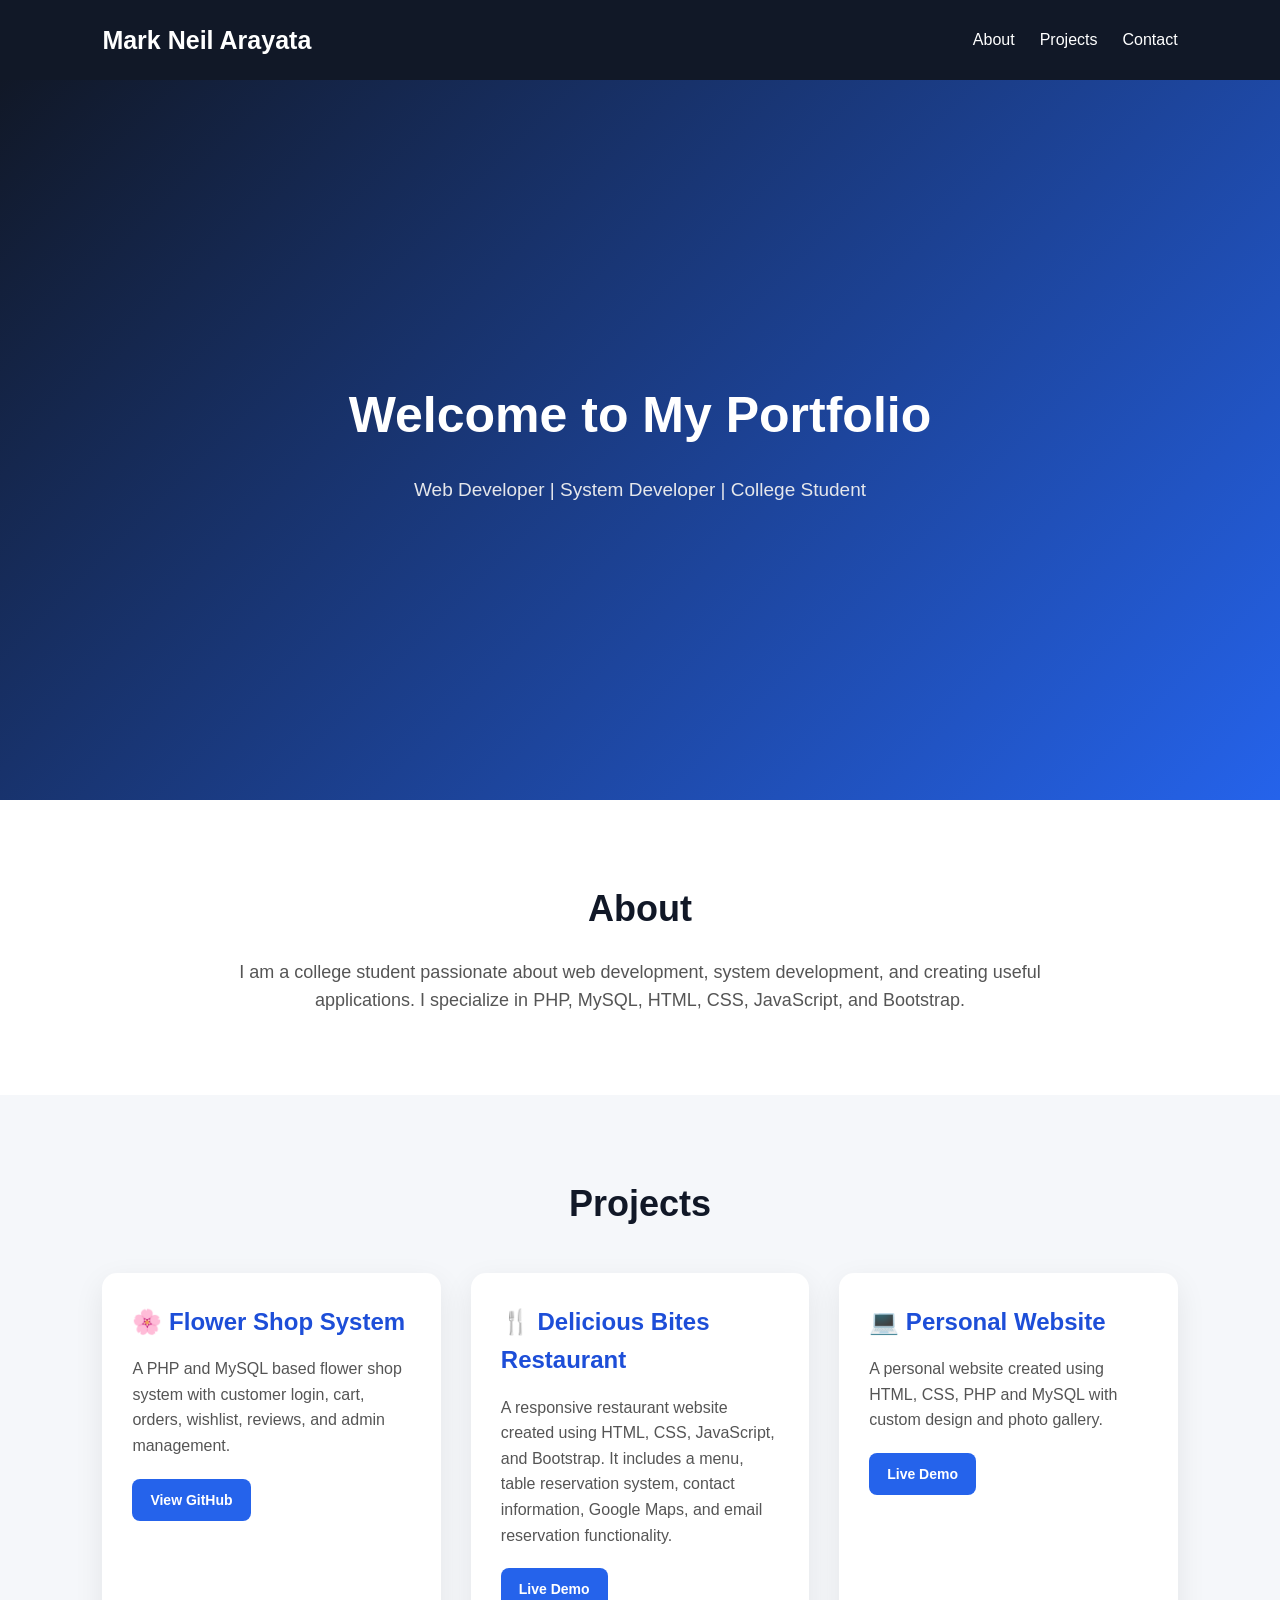
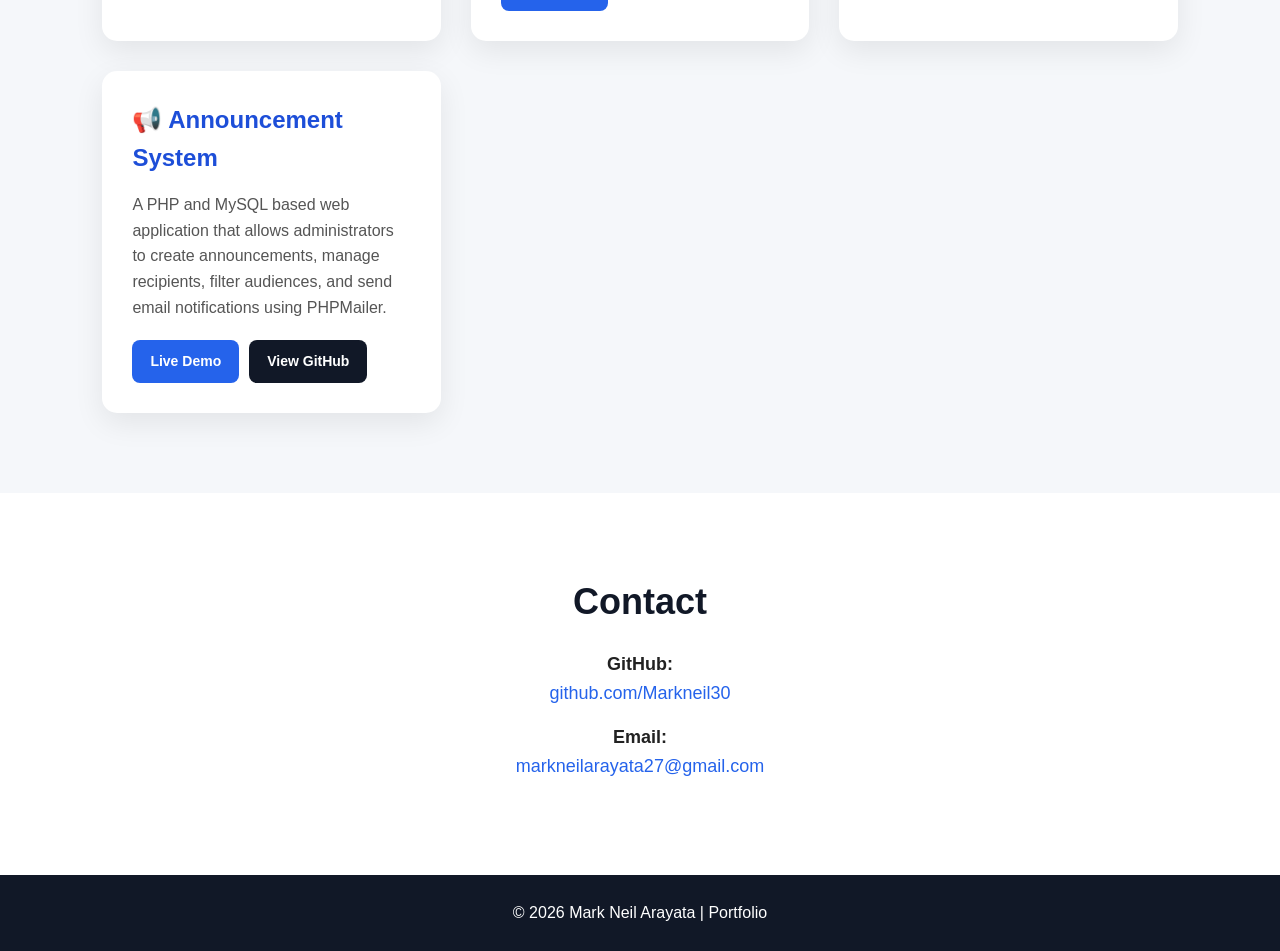
==== index.html @ 0387cf3f "Update index.html" ====
<!DOCTYPE html>
<html lang="en">

<head>

    <meta charset="UTF-8">

    <meta name="viewport"
          content="width=device-width, initial-scale=1.0">

    <title>Mark Neil Arayata | Portfolio</title>


    <style>

        * {
            margin: 0;
            padding: 0;
            box-sizing: border-box;
        }


        html {
            scroll-behavior: smooth;
        }


        body {

            font-family: Arial, sans-serif;

            background: #f5f7fa;

            color: #222;

            line-height: 1.6;

        }


        /* ================= HEADER ================= */

        header {

            background: #111827;

            color: white;

            padding: 20px 8%;

            display: flex;

            justify-content: space-between;

            align-items: center;

            position: sticky;

            top: 0;

            z-index: 1000;

        }


        header h1 {

            font-size: 25px;

        }


        nav {

            display: flex;

            gap: 25px;

        }


        nav a {

            color: white;

            text-decoration: none;

            font-weight: 500;

            transition: 0.3s;

        }


        nav a:hover {

            color: #60a5fa;

        }


        /* ================= SECTIONS ================= */

        section {

            padding: 80px 8%;

        }


        /* ================= HERO ================= */

        .hero {

            min-height: 80vh;

            display: flex;

            align-items: center;

            justify-content: center;

            text-align: center;

            background:
                linear-gradient(
                    135deg,
                    #111827,
                    #2563eb
                );

            color: white;

        }


        .hero-content {

            max-width: 800px;

        }


        .hero h2 {

            font-size: 50px;

            margin-bottom: 20px;

        }


        .hero p {

            font-size: 19px;

            color: #e5e7eb;

        }


        /* ================= ABOUT ================= */

        #about {

            background: white;

            text-align: center;

        }


        #about h2,
        #projects h2,
        #contact h2 {

            font-size: 36px;

            margin-bottom: 20px;

            color: #111827;

        }


        .about-text {

            max-width: 850px;

            margin: auto;

            font-size: 18px;

            color: #555;

        }


        /* ================= PROJECTS ================= */

        #projects {

            background: #f5f7fa;

        }


        .projects-container {

            max-width: 1200px;

            margin: 40px auto 0;

            display: grid;

            grid-template-columns:
                repeat(
                    auto-fit,
                    minmax(280px, 1fr)
                );

            gap: 30px;

        }


        .project-card {

            background: white;

            border-radius: 15px;

            padding: 30px;

            box-shadow:
                0 10px 30px
                rgba(0, 0, 0, 0.08);

            transition: 0.3s;

        }


        .project-card:hover {

            transform: translateY(-8px);

            box-shadow:
                0 15px 35px
                rgba(0, 0, 0, 0.15);

        }


        .project-card h3 {

            font-size: 24px;

            color: #1d4ed8;

            margin-bottom: 15px;

        }


        .project-card p {

            color: #555;

            margin-bottom: 20px;

        }


        /* ================= BUTTONS ================= */

        .project-buttons {

            display: flex;

            gap: 10px;

            flex-wrap: wrap;

        }


        .btn {

            display: inline-block;

            padding: 10px 18px;

            background: #2563eb;

            color: white;

            text-decoration: none;

            border-radius: 8px;

            font-size: 14px;

            font-weight: 600;

            transition: 0.3s;

        }


        .btn:hover {

            background: #1d4ed8;

            transform: translateY(-2px);

        }


        .btn.secondary {

            background: #111827;

        }


        .btn.secondary:hover {

            background: #374151;

        }


        /* ================= CONTACT ================= */

        #contact {

            background: white;

            text-align: center;

        }


        .contact-info {

            max-width: 600px;

            margin: auto;

            font-size: 18px;

        }


        .contact-info p {

            margin: 15px 0;

        }


        .contact-info a {

            color: #2563eb;

            text-decoration: none;

        }


        .contact-info a:hover {

            text-decoration: underline;

        }


        /* ================= FOOTER ================= */

        footer {

            background: #111827;

            color: white;

            text-align: center;

            padding: 25px 15px;

        }


        /* ================= MOBILE ================= */

        @media (max-width: 700px) {


            header {

                flex-direction: column;

                gap: 12px;

            }


            nav {

                gap: 15px;

            }


            nav a {

                font-size: 14px;

            }


            .hero h2 {

                font-size: 36px;

            }


            .hero p {

                font-size: 16px;

            }


            section {

                padding: 60px 20px;

            }


            #about h2,
            #projects h2,
            #contact h2 {

                font-size: 30px;

            }


            .project-card {

                padding: 25px;

            }

        }

    </style>

</head>


<body>


    <!-- ================= HEADER ================= -->

    <header>

        <h1>
            Mark Neil Arayata
        </h1>


        <nav>

            <a href="#about">
                About
            </a>


            <a href="#projects">
                Projects
            </a>


            <a href="#contact">
                Contact
            </a>

        </nav>

    </header>



    <!-- ================= HERO ================= -->

    <section class="hero">

        <div class="hero-content">

            <h2>
                Welcome to My Portfolio
            </h2>


            <p>
                Web Developer | System Developer | College Student
            </p>

        </div>

    </section>



    <!-- ================= ABOUT ================= -->

    <section id="about">

        <h2>
            About
        </h2>


        <p class="about-text">

            I am a college student passionate about web development,
            system development, and creating useful applications.
            I specialize in PHP, MySQL, HTML, CSS, JavaScript,
            and Bootstrap.

        </p>

    </section>



    <!-- ================= PROJECTS ================= -->

    <section id="projects">

        <h2 style="text-align: center;">

            Projects

        </h2>


        <div class="projects-container">



            <!-- ================= FLOWER SHOP ================= -->

            <div class="project-card">

                <h3>
                    🌸 Flower Shop System
                </h3>


                <p>

                    A PHP and MySQL based flower shop system
                    with customer login, cart, orders, wishlist,
                    reviews, and admin management.

                </p>


                <div class="project-buttons">

                    <a
                        href="https://github.com/Markneil30/FlowerShop"
                        target="_blank"
                        class="btn">

                        View GitHub

                    </a>

                </div>

            </div>



            <!-- ================= DELICIOUS BITES ================= -->

            <div class="project-card">

                <h3>
                    🍴 Delicious Bites Restaurant
                </h3>


                <p>

                    A responsive restaurant website created using
                    HTML, CSS, JavaScript, and Bootstrap.
                    It includes a menu, table reservation system,
                    contact information, Google Maps, and email
                    reservation functionality.

                </p>


                <div class="project-buttons">

                    <a
                        href="/MyPortfolio/delicious-bites/"
                        target="_blank"
                        class="btn">

                        Live Demo

                    </a>

                </div>

            </div>



            <!-- ================= PERSONAL WEBSITE ================= -->

            <div class="project-card">

                <h3>
                    💻 Personal Website
                </h3>


                <p>

                    A personal website created using HTML, CSS,
                    PHP and MySQL with custom design and
                    photo gallery.

                </p>


                <div class="project-buttons">

                    <a
                        href="#"
                        class="btn">

                        Live Demo

                    </a>

                </div>

            </div>



            <!-- ================= ANNOUNCEMENT SYSTEM ================= -->

            <div class="project-card">

                <h3>
                    📢 Announcement System
                </h3>


                <p>

                    A PHP and MySQL based web application that allows
                    administrators to create announcements, manage
                    recipients, filter audiences, and send email
                    notifications using PHPMailer.

                </p>


                <div class="project-buttons">

                    <a
                        href="#"
                        class="btn">

                        Live Demo

                    </a>


                    <a
                        href="#"
                        class="btn secondary">

                        View GitHub

                    </a>

                </div>

            </div>



        </div>

    </section>



    <!-- ================= CONTACT ================= -->

    <section id="contact">

        <h2>
            Contact
        </h2>


        <div class="contact-info">


            <p>

                <strong>
                    GitHub:
                </strong>

                <br>


                <a
                    href="https://github.com/Markneil30"
                    target="_blank">

                    github.com/Markneil30

                </a>

            </p>



            <p>

                <strong>
                    Email:
                </strong>

                <br>


                <a
                    href="mailto:markneilarayata27@gmail.com">

                    markneilarayata27@gmail.com

                </a>

            </p>


        </div>

    </section>



    <!-- ================= FOOTER ================= -->

    <footer>

        <p>

            © 2026 Mark Neil Arayata | Portfolio

        </p>

    </footer>


</body>

</html>
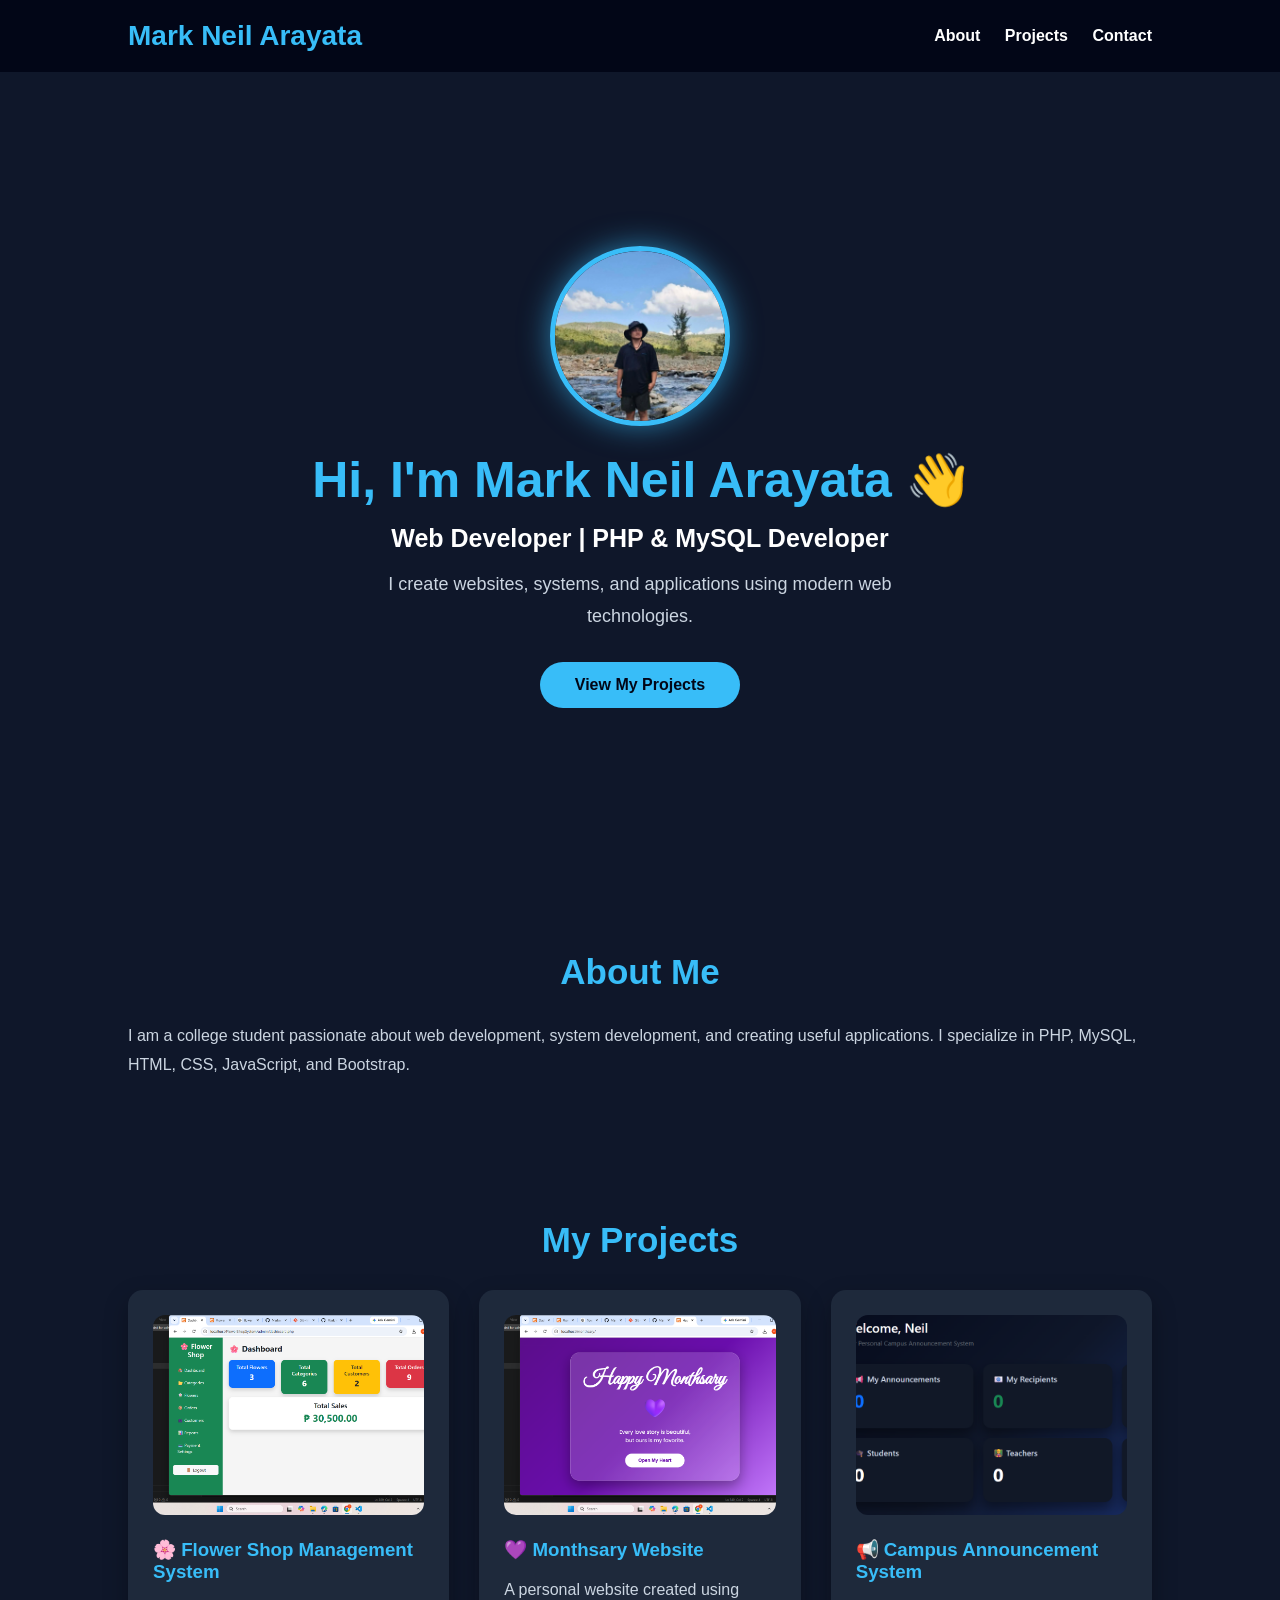
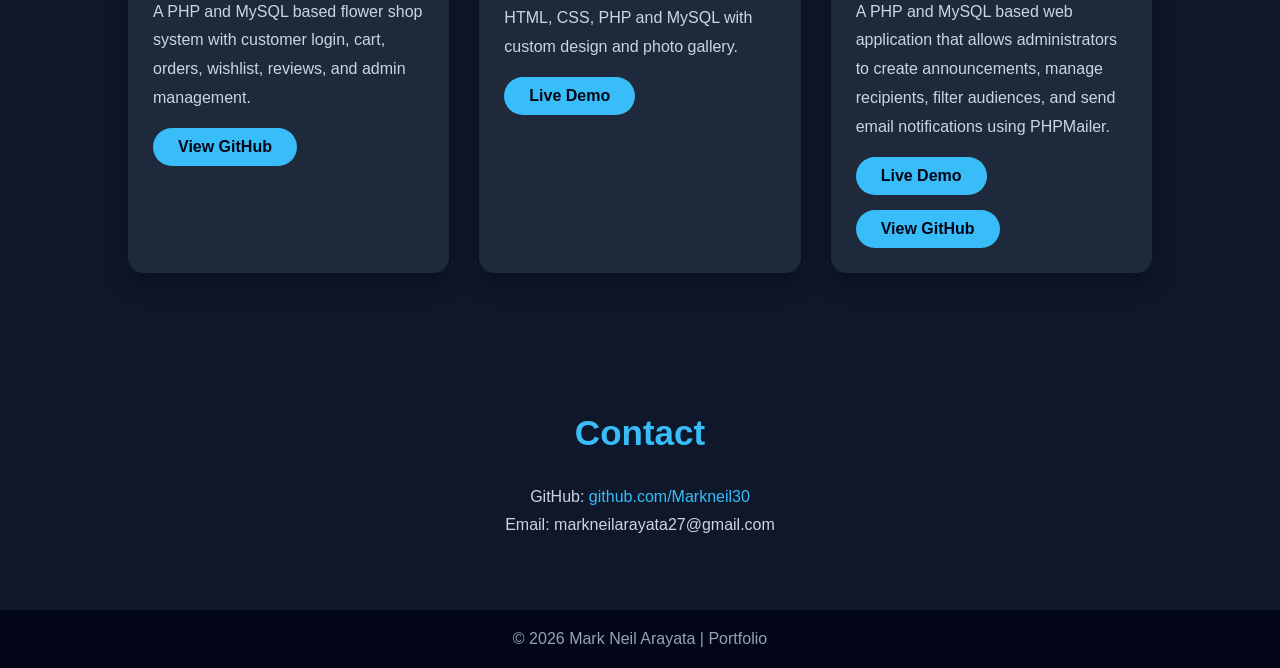
==== commit 67f82910: "Update index.html" ====
--- a/index.html
+++ b/index.html
@@ -3,461 +3,12 @@
 
 <head>
 
-    <meta charset="UTF-8">
-
-    <meta name="viewport"
-          content="width=device-width, initial-scale=1.0">
-
-    <title>Mark Neil Arayata | Portfolio</title>
-
-
-    <style>
-
-        * {
-            margin: 0;
-            padding: 0;
-            box-sizing: border-box;
-        }
-
-
-        html {
-            scroll-behavior: smooth;
-        }
-
-
-        body {
-
-            font-family: Arial, sans-serif;
-
-            background: #f5f7fa;
-
-            color: #222;
-
-            line-height: 1.6;
-
-        }
-
-
-        /* ================= HEADER ================= */
-
-        header {
-
-            background: #111827;
-
-            color: white;
-
-            padding: 20px 8%;
-
-            display: flex;
-
-            justify-content: space-between;
-
-            align-items: center;
-
-            position: sticky;
-
-            top: 0;
-
-            z-index: 1000;
-
-        }
-
-
-        header h1 {
-
-            font-size: 25px;
-
-        }
-
-
-        nav {
-
-            display: flex;
-
-            gap: 25px;
-
-        }
-
-
-        nav a {
-
-            color: white;
-
-            text-decoration: none;
-
-            font-weight: 500;
-
-            transition: 0.3s;
-
-        }
-
-
-        nav a:hover {
-
-            color: #60a5fa;
-
-        }
-
-
-        /* ================= SECTIONS ================= */
-
-        section {
-
-            padding: 80px 8%;
-
-        }
-
-
-        /* ================= HERO ================= */
-
-        .hero {
-
-            min-height: 80vh;
-
-            display: flex;
-
-            align-items: center;
-
-            justify-content: center;
-
-            text-align: center;
-
-            background:
-                linear-gradient(
-                    135deg,
-                    #111827,
-                    #2563eb
-                );
-
-            color: white;
-
-        }
-
-
-        .hero-content {
-
-            max-width: 800px;
-
-        }
-
-
-        .hero h2 {
-
-            font-size: 50px;
-
-            margin-bottom: 20px;
-
-        }
-
-
-        .hero p {
-
-            font-size: 19px;
-
-            color: #e5e7eb;
-
-        }
-
-
-        /* ================= ABOUT ================= */
-
-        #about {
-
-            background: white;
-
-            text-align: center;
-
-        }
-
-
-        #about h2,
-        #projects h2,
-        #contact h2 {
-
-            font-size: 36px;
-
-            margin-bottom: 20px;
-
-            color: #111827;
-
-        }
-
-
-        .about-text {
-
-            max-width: 850px;
-
-            margin: auto;
-
-            font-size: 18px;
-
-            color: #555;
-
-        }
-
-
-        /* ================= PROJECTS ================= */
-
-        #projects {
-
-            background: #f5f7fa;
-
-        }
-
-
-        .projects-container {
-
-            max-width: 1200px;
-
-            margin: 40px auto 0;
-
-            display: grid;
-
-            grid-template-columns:
-                repeat(
-                    auto-fit,
-                    minmax(280px, 1fr)
-                );
-
-            gap: 30px;
-
-        }
-
-
-        .project-card {
-
-            background: white;
-
-            border-radius: 15px;
-
-            padding: 30px;
-
-            box-shadow:
-                0 10px 30px
-                rgba(0, 0, 0, 0.08);
-
-            transition: 0.3s;
-
-        }
-
-
-        .project-card:hover {
-
-            transform: translateY(-8px);
-
-            box-shadow:
-                0 15px 35px
-                rgba(0, 0, 0, 0.15);
-
-        }
-
-
-        .project-card h3 {
-
-            font-size: 24px;
-
-            color: #1d4ed8;
-
-            margin-bottom: 15px;
-
-        }
-
-
-        .project-card p {
-
-            color: #555;
-
-            margin-bottom: 20px;
-
-        }
-
-
-        /* ================= BUTTONS ================= */
-
-        .project-buttons {
-
-            display: flex;
-
-            gap: 10px;
-
-            flex-wrap: wrap;
-
-        }
-
-
-        .btn {
-
-            display: inline-block;
-
-            padding: 10px 18px;
-
-            background: #2563eb;
-
-            color: white;
-
-            text-decoration: none;
-
-            border-radius: 8px;
-
-            font-size: 14px;
-
-            font-weight: 600;
-
-            transition: 0.3s;
-
-        }
-
-
-        .btn:hover {
-
-            background: #1d4ed8;
-
-            transform: translateY(-2px);
-
-        }
-
-
-        .btn.secondary {
-
-            background: #111827;
-
-        }
-
-
-        .btn.secondary:hover {
-
-            background: #374151;
-
-        }
-
-
-        /* ================= CONTACT ================= */
-
-        #contact {
-
-            background: white;
-
-            text-align: center;
-
-        }
-
-
-        .contact-info {
-
-            max-width: 600px;
-
-            margin: auto;
-
-            font-size: 18px;
-
-        }
-
-
-        .contact-info p {
-
-            margin: 15px 0;
-
-        }
-
-
-        .contact-info a {
-
-            color: #2563eb;
-
-            text-decoration: none;
-
-        }
-
-
-        .contact-info a:hover {
-
-            text-decoration: underline;
-
-        }
-
-
-        /* ================= FOOTER ================= */
-
-        footer {
-
-            background: #111827;
-
-            color: white;
-
-            text-align: center;
-
-            padding: 25px 15px;
-
-        }
-
-
-        /* ================= MOBILE ================= */
-
-        @media (max-width: 700px) {
-
-
-            header {
-
-                flex-direction: column;
-
-                gap: 12px;
-
-            }
-
-
-            nav {
-
-                gap: 15px;
-
-            }
-
-
-            nav a {
-
-                font-size: 14px;
-
-            }
-
-
-            .hero h2 {
-
-                font-size: 36px;
-
-            }
-
-
-            .hero p {
-
-                font-size: 16px;
-
-            }
-
-
-            section {
-
-                padding: 60px 20px;
-
-            }
-
-
-            #about h2,
-            #projects h2,
-            #contact h2 {
-
-                font-size: 30px;
-
-            }
-
-
-            .project-card {
-
-                padding: 25px;
-
-            }
-
-        }
-
-    </style>
+<meta charset="UTF-8">
+<meta name="viewport" content="width=device-width, initial-scale=1.0">
+
+<title>Mark Neil Arayata | Portfolio</title>
+
+<link rel="stylesheet" href="style.css">
 
 </head>
 
@@ -465,320 +16,332 @@
 <body>
 
 
-    <!-- ================= HEADER ================= -->
-
-    <header>
-
-        <h1>
-            Mark Neil Arayata
-        </h1>
-
-
-        <nav>
-
-            <a href="#about">
-                About
-            </a>
-
-
-            <a href="#projects">
-                Projects
-            </a>
-
-
-            <a href="#contact">
-                Contact
-            </a>
-
-        </nav>
-
-    </header>
-
-
-
-    <!-- ================= HERO ================= -->
-
-    <section class="hero">
-
-        <div class="hero-content">
-
-            <h2>
-                Welcome to My Portfolio
-            </h2>
-
-
-            <p>
-                Web Developer | System Developer | College Student
-            </p>
-
-        </div>
-
-    </section>
-
-
-
-    <!-- ================= ABOUT ================= -->
-
-    <section id="about">
-
-        <h2>
-            About
-        </h2>
-
-
-        <p class="about-text">
-
-            I am a college student passionate about web development,
-            system development, and creating useful applications.
-            I specialize in PHP, MySQL, HTML, CSS, JavaScript,
-            and Bootstrap.
-
-        </p>
-
-    </section>
-
-
-
-    <!-- ================= PROJECTS ================= -->
-
-    <section id="projects">
-
-        <h2 style="text-align: center;">
-
-            Projects
-
-        </h2>
-
-
-        <div class="projects-container">
-
-
-
-            <!-- ================= FLOWER SHOP ================= -->
-
-            <div class="project-card">
-
-                <h3>
-                    🌸 Flower Shop System
-                </h3>
-
-
-                <p>
-
-                    A PHP and MySQL based flower shop system
-                    with customer login, cart, orders, wishlist,
-                    reviews, and admin management.
-
-                </p>
-
-
-                <div class="project-buttons">
-
-                    <a
-                        href="https://github.com/Markneil30/FlowerShop"
-                        target="_blank"
-                        class="btn">
-
-                        View GitHub
-
-                    </a>
-
-                </div>
-
-            </div>
-
-
-
-            <!-- ================= DELICIOUS BITES ================= -->
-
-            <div class="project-card">
-
-                <h3>
-                    🍴 Delicious Bites Restaurant
-                </h3>
-
-
-                <p>
-
-                    A responsive restaurant website created using
-                    HTML, CSS, JavaScript, and Bootstrap.
-                    It includes a menu, table reservation system,
-                    contact information, Google Maps, and email
-                    reservation functionality.
-
-                </p>
-
-
-                <div class="project-buttons">
-
-                    <a
-                        href="/MyPortfolio/delicious-bites/"
-                        target="_blank"
-                        class="btn">
-
-                        Live Demo
-
-                    </a>
-
-                </div>
-
-            </div>
-
-
-
-            <!-- ================= PERSONAL WEBSITE ================= -->
-
-            <div class="project-card">
-
-                <h3>
-                    💻 Personal Website
-                </h3>
-
-
-                <p>
-
-                    A personal website created using HTML, CSS,
-                    PHP and MySQL with custom design and
-                    photo gallery.
-
-                </p>
-
-
-                <div class="project-buttons">
-
-                    <a
-                        href="#"
-                        class="btn">
-
-                        Live Demo
-
-                    </a>
-
-                </div>
-
-            </div>
-
-
-
-            <!-- ================= ANNOUNCEMENT SYSTEM ================= -->
-
-            <div class="project-card">
-
-                <h3>
-                    📢 Announcement System
-                </h3>
-
-
-                <p>
-
-                    A PHP and MySQL based web application that allows
-                    administrators to create announcements, manage
-                    recipients, filter audiences, and send email
-                    notifications using PHPMailer.
-
-                </p>
-
-
-                <div class="project-buttons">
-
-                    <a
-                        href="#"
-                        class="btn">
-
-                        Live Demo
-
-                    </a>
-
-
-                    <a
-                        href="#"
-                        class="btn secondary">
-
-                        View GitHub
-
-                    </a>
-
-                </div>
-
-            </div>
-
-
-
-        </div>
-
-    </section>
-
-
-
-    <!-- ================= CONTACT ================= -->
-
-    <section id="contact">
-
-        <h2>
-            Contact
-        </h2>
-
-
-        <div class="contact-info">
-
-
-            <p>
-
-                <strong>
-                    GitHub:
-                </strong>
-
-                <br>
-
-
-                <a
-                    href="https://github.com/Markneil30"
-                    target="_blank">
-
-                    github.com/Markneil30
-
-                </a>
-
-            </p>
-
-
-
-            <p>
-
-                <strong>
-                    Email:
-                </strong>
-
-                <br>
-
-
-                <a
-                    href="mailto:markneilarayata27@gmail.com">
-
-                    markneilarayata27@gmail.com
-
-                </a>
-
-            </p>
-
-
-        </div>
-
-    </section>
-
-
-
-    <!-- ================= FOOTER ================= -->
-
-    <footer>
-
-        <p>
-
-            © 2026 Mark Neil Arayata | Portfolio
-
-        </p>
-
-    </footer>
+<nav>
+
+<h2>Mark Neil Arayata</h2>
+
+<div>
+
+<a href="#about">About</a>
+
+<a href="#projects">Projects</a>
+
+<a href="#contact">Contact</a>
+
+</div>
+
+</nav>
+
+
+
+
+
+<header class="hero">
+
+
+<img 
+src="profile.png" 
+class="profile"
+alt="Mark Neil Arayata Profile">
+
+
+<h1>
+Hi, I'm Mark Neil Arayata 👋
+</h1>
+
+
+<h3>
+Web Developer | PHP & MySQL Developer
+</h3>
+
+
+<p>
+I create websites, systems, and applications using modern web technologies.
+</p>
+
+
+<a href="#projects" class="btn">
+View My Projects
+</a>
+
+
+</header>
+
+
+
+
+
+
+
+<section id="about">
+
+
+<h2>About Me</h2>
+
+
+<p>
+
+I am a college student passionate about web development,
+system development, and creating useful applications.
+
+I specialize in PHP, MySQL, HTML, CSS, JavaScript, and Bootstrap.
+
+</p>
+
+
+</section>
+
+
+
+
+
+
+
+
+
+<section id="projects">
+
+
+<h2>My Projects</h2>
+
+
+
+<div class="projects">
+
+
+
+
+
+
+
+<!-- FLOWER SHOP SYSTEM -->
+
+<div class="card">
+
+
+<img 
+src="flower-shop.png" 
+class="project-img"
+alt="Flower Shop System">
+
+
+
+<h3>
+🌸 Flower Shop Management System
+</h3>
+
+
+<p>
+
+A PHP and MySQL based flower shop system
+with customer login, cart, orders, wishlist,
+reviews, and admin management.
+
+</p>
+
+
+
+<a 
+href="https://github.com/Markneil30/FlowerShopSystem"
+target="_blank"
+class="btn-project">
+
+View GitHub
+
+</a>
+
+
+
+</div>
+
+
+
+
+
+
+
+
+
+<!-- MONTHSARY WEBSITE -->
+
+<div class="card">
+
+
+<img 
+src="monthsary.jpg" 
+class="project-img"
+alt="Monthsary Website">
+
+
+
+<h3>
+💜 Monthsary Website
+</h3>
+
+
+<p>
+
+A personal website created using HTML, CSS,
+PHP and MySQL with custom design and photo gallery.
+
+</p>
+
+
+
+<a 
+href="https://monthsarry.freepage.cc/index.php"
+target="_blank"
+class="btn-project">
+
+Live Demo
+
+</a>
+
+
+
+</div>
+
+
+
+
+
+
+
+
+
+<!-- CAMPUS ANNOUNCEMENT SYSTEM -->
+
+<div class="card">
+
+
+<img 
+src="campus-announcement.png" 
+class="project-img"
+alt="Campus Announcement System">
+
+
+
+<h3>
+📢 Campus Announcement System
+</h3>
+
+
+
+<p>
+
+A PHP and MySQL based web application that allows
+administrators to create announcements, manage recipients,
+filter audiences, and send email notifications using PHPMailer.
+
+</p>
+
+
+
+
+<a 
+href="https://campus-announcement.infinityfree.me/"
+target="_blank"
+class="btn-project">
+
+Live Demo
+
+</a>
+
+
+
+
+<a 
+href="https://github.com/Markneil30/Campus-Announcement-System"
+target="_blank"
+class="btn-project">
+
+View GitHub
+
+</a>
+
+
+
+</div>
+
+
+
+
+
+
+
+</div>
+
+
+</section>
+
+
+
+
+
+
+
+
+
+<section id="contact">
+
+
+<h2>Contact</h2>
+
+
+
+<p>
+
+GitHub:
+
+<a href="https://github.com/Markneil30" target="_blank">
+
+github.com/Markneil30
+
+</a>
+
+</p>
+
+
+
+<p>
+
+Email:
+
+markneilarayata27@gmail.com
+
+</p>
+
+
+
+</section>
+
+
+
+
+
+
+
+
+
+<footer>
+
+
+<p>
+
+© 2026 Mark Neil Arayata | Portfolio
+
+</p>
+
+
+</footer>
+
+
+
+
+
+
+
+<script src="script.js"></script>
 
 
 </body>
--- a/style.css
+++ b/style.css
@@ -0,0 +1,497 @@
+*{
+    margin:0;
+    padding:0;
+    box-sizing:border-box;
+    scroll-behavior:smooth;
+}
+
+
+body{
+
+    font-family:Arial, sans-serif;
+
+    background:#0f172a;
+
+    color:white;
+
+}
+
+
+
+/* NAVBAR */
+
+nav{
+
+    display:flex;
+
+    justify-content:space-between;
+
+    align-items:center;
+
+    padding:20px 10%;
+
+    background:#020617;
+
+    position:sticky;
+
+    top:0;
+
+    z-index:100;
+
+}
+
+
+nav h2{
+
+    color:#38bdf8;
+
+    font-size:28px;
+
+}
+
+
+
+nav a{
+
+    color:white;
+
+    text-decoration:none;
+
+    margin-left:20px;
+
+    font-weight:bold;
+
+    transition:.3s;
+
+}
+
+
+
+nav a:hover{
+
+    color:#38bdf8;
+
+}
+
+
+
+
+
+/* HERO */
+
+.hero{
+
+    min-height:90vh;
+
+    display:flex;
+
+    flex-direction:column;
+
+    justify-content:center;
+
+    align-items:center;
+
+    text-align:center;
+
+    padding:20px;
+
+}
+
+
+
+
+
+/* PROFILE */
+
+.profile{
+
+    width:180px;
+
+    height:180px;
+
+    object-fit:cover;
+
+    border-radius:50%;
+
+    border:5px solid #38bdf8;
+
+    margin-bottom:25px;
+
+    box-shadow:0 0 30px rgba(56,189,248,.6);
+
+    animation:float 3s ease-in-out infinite;
+
+    transition:.4s;
+
+}
+
+
+
+.profile:hover{
+
+    transform:scale(1.08);
+
+}
+
+
+
+@keyframes float{
+
+    0%{
+
+        transform:translateY(0);
+
+    }
+
+
+    50%{
+
+        transform:translateY(-10px);
+
+    }
+
+
+    100%{
+
+        transform:translateY(0);
+
+    }
+
+}
+
+
+
+
+
+.hero h1{
+
+    font-size:50px;
+
+    color:#38bdf8;
+
+}
+
+
+
+.hero h3{
+
+    margin:15px;
+
+    font-size:25px;
+
+}
+
+
+
+.hero p{
+
+    max-width:600px;
+
+    color:#cbd5e1;
+
+    font-size:18px;
+
+    line-height:1.8;
+
+}
+
+
+
+
+
+/* MAIN BUTTON */
+
+.btn{
+
+    margin-top:30px;
+
+    padding:14px 35px;
+
+    background:#38bdf8;
+
+    color:#020617;
+
+    text-decoration:none;
+
+    border-radius:30px;
+
+    font-weight:bold;
+
+    transition:.3s;
+
+}
+
+
+
+.btn:hover{
+
+    transform:translateY(-5px);
+
+    box-shadow:0 10px 20px rgba(56,189,248,.4);
+
+}
+
+
+
+
+
+/* SECTION */
+
+section{
+
+    padding:70px 10%;
+
+}
+
+
+
+section h2{
+
+    text-align:center;
+
+    margin-bottom:30px;
+
+    color:#38bdf8;
+
+    font-size:35px;
+
+}
+
+
+
+section p{
+
+    color:#cbd5e1;
+
+    line-height:1.8;
+
+}
+
+
+
+
+
+/* PROJECTS */
+
+.projects{
+
+    display:grid;
+
+    grid-template-columns:repeat(auto-fit,minmax(280px,1fr));
+
+    gap:30px;
+
+}
+
+
+
+
+
+.card{
+
+    background:#1e293b;
+
+    padding:25px;
+
+    border-radius:15px;
+
+    transition:.3s;
+
+    box-shadow:0 10px 25px rgba(0,0,0,.3);
+
+}
+
+
+
+
+
+.card:hover{
+
+    transform:translateY(-10px);
+
+    box-shadow:0 15px 35px rgba(0,0,0,.6);
+
+}
+
+
+
+
+
+/* PROJECT IMAGE */
+
+.project-img{
+
+    width:100%;
+
+    height:200px;
+
+    object-fit:cover;
+
+    border-radius:12px;
+
+    margin-bottom:20px;
+
+    transition:.3s;
+
+}
+
+
+
+.project-img:hover{
+
+    transform:scale(1.05);
+
+}
+
+
+
+
+
+.card h3{
+
+    color:#38bdf8;
+
+    margin-bottom:15px;
+
+}
+
+
+
+.card p{
+
+    color:#cbd5e1;
+
+}
+
+
+
+
+
+/* PROJECT BUTTON */
+
+.btn-project{
+
+    display:inline-block;
+
+    margin-top:15px;
+
+    padding:10px 25px;
+
+    background:#38bdf8;
+
+    color:#020617;
+
+    text-decoration:none;
+
+    border-radius:25px;
+
+    font-weight:bold;
+
+    transition:.3s;
+
+}
+
+
+
+.btn-project:hover{
+
+    background:white;
+
+    transform:translateY(-3px);
+
+}
+
+
+
+
+
+/* CONTACT */
+
+#contact{
+
+    text-align:center;
+
+}
+
+
+
+#contact a{
+
+    color:#38bdf8;
+
+    text-decoration:none;
+
+}
+
+
+
+
+
+/* FOOTER */
+
+footer{
+
+    text-align:center;
+
+    padding:20px;
+
+    background:#020617;
+
+    color:#94a3b8;
+
+}
+
+
+
+
+
+/* MOBILE */
+
+@media(max-width:768px){
+
+
+nav{
+
+    flex-direction:column;
+
+}
+
+
+nav div{
+
+    margin-top:15px;
+
+}
+
+
+.hero h1{
+
+    font-size:35px;
+
+}
+
+
+.hero h3{
+
+    font-size:20px;
+
+}
+
+
+.profile{
+
+    width:150px;
+
+    height:150px;
+
+}
+
+
+.project-img{
+
+    height:170px;
+
+}
+
+
+}
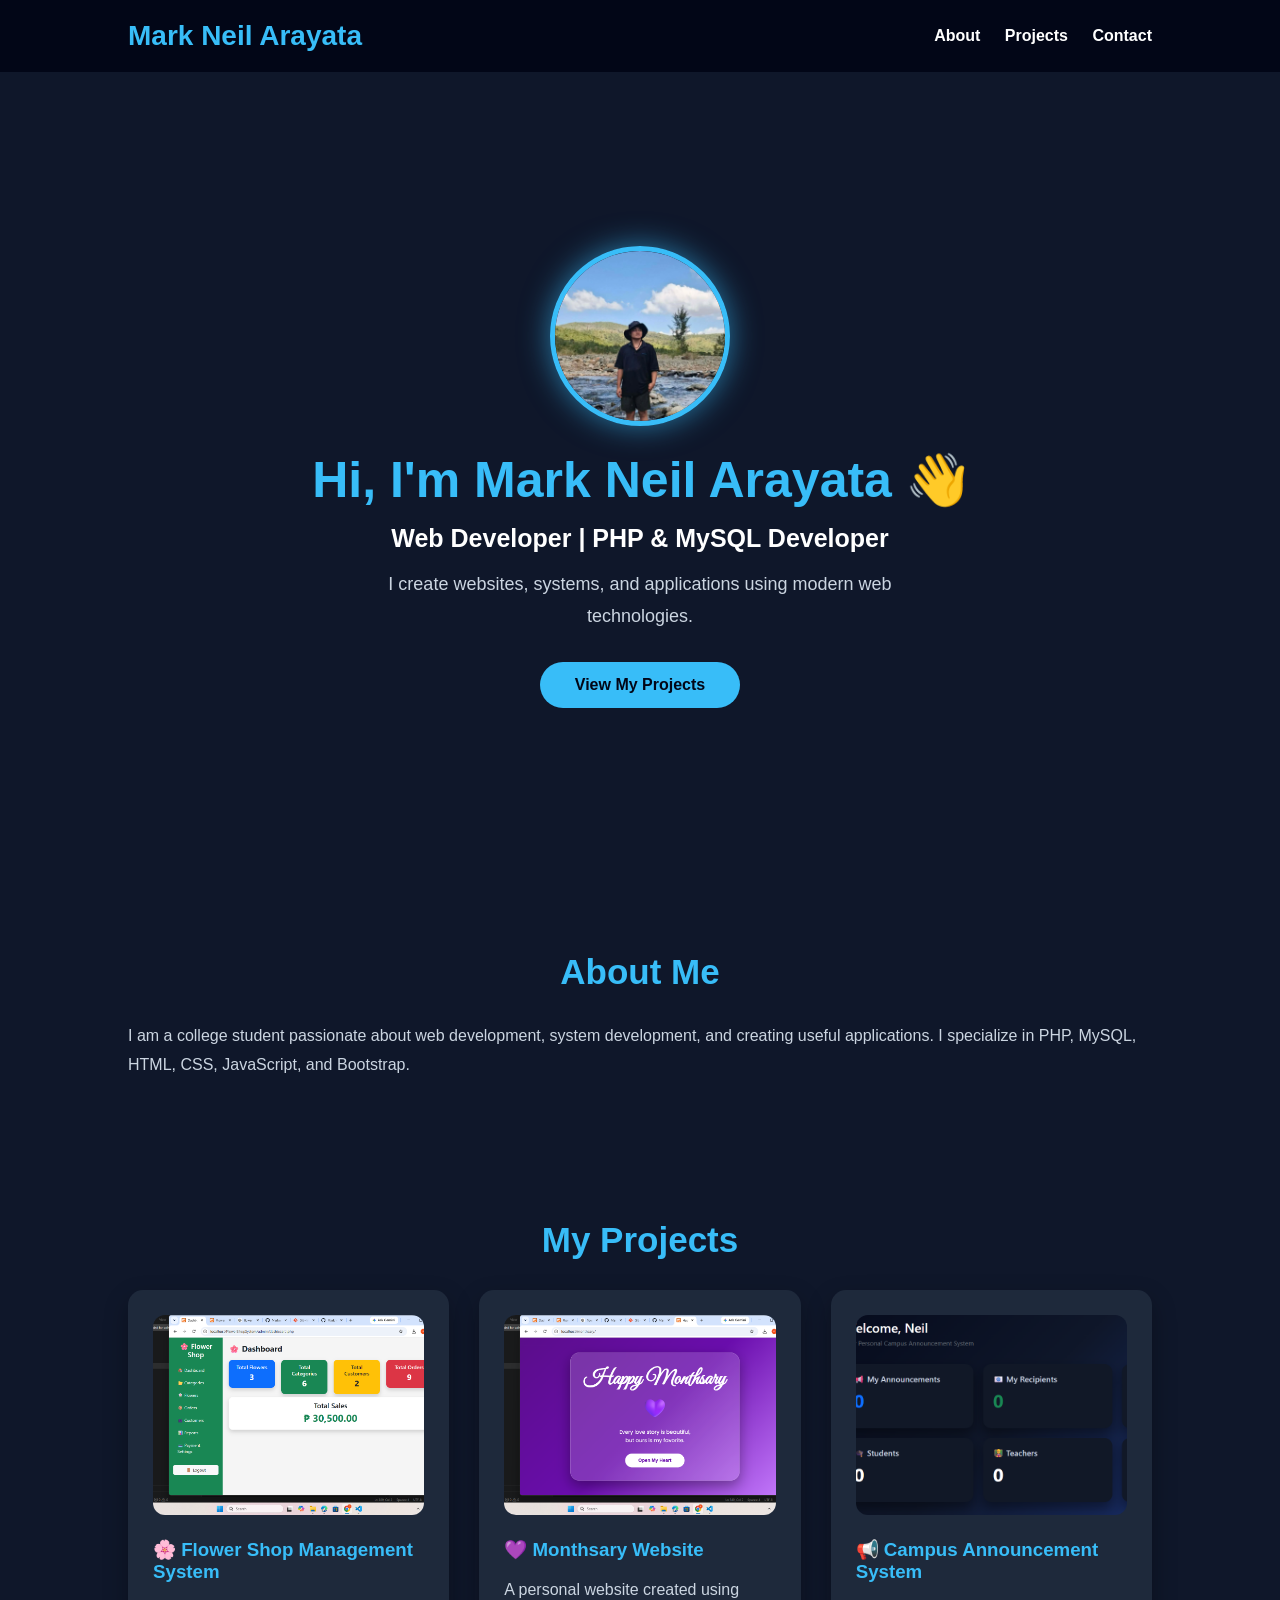
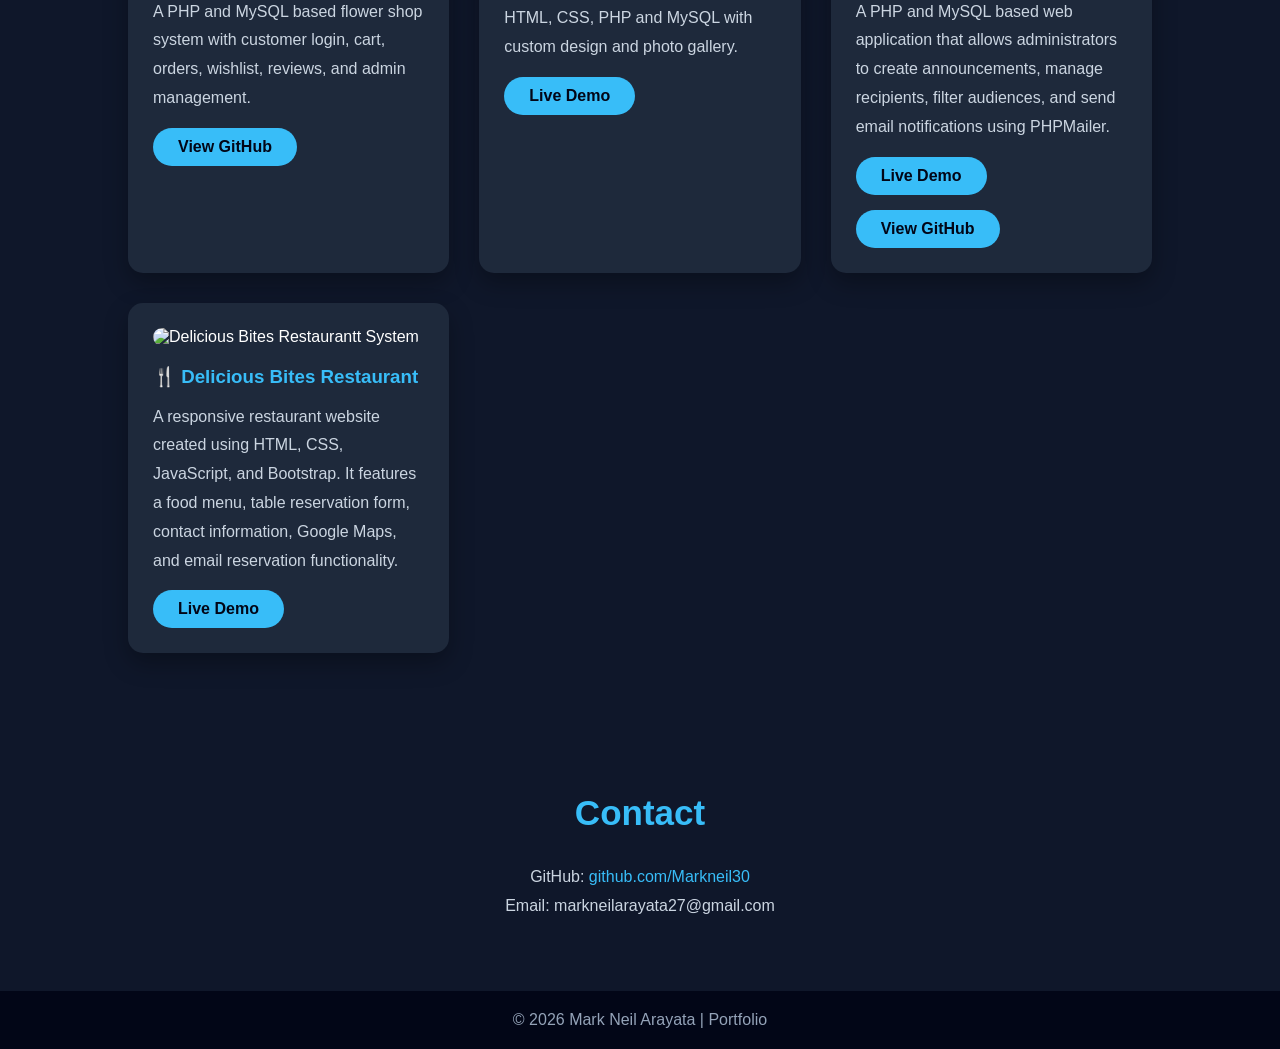
==== commit cbe10ef1: "Update index.html" ====
--- a/index.html
+++ b/index.html
@@ -269,7 +269,44 @@
 
 
 
-</div>
+
+ <!-- DELICIOUS BITES -->
+
+        <div class="card">
+
+           <img 
+             src="delicous.png" 
+              class="project-img"
+               alt="Delicious Bites Restaurantt System">
+           
+            <h3>
+                🍴 Delicious Bites Restaurant
+            </h3>
+
+            <p>
+                A responsive restaurant website created using
+                HTML, CSS, JavaScript, and Bootstrap.
+                It features a food menu, table reservation form,
+                contact information, Google Maps, and email
+                reservation functionality.
+            </p>
+
+            <div class="project-buttons">
+
+                <a
+                    href="https://markneil30.github.io/MyPortfolio/delicious-bites/"
+                    target="_blank"
+                    class="btn-project">
+
+                    Live Demo
+
+                </a>
+
+            </div>
+
+        </div>
+
+    </div>
 
 
 </section>
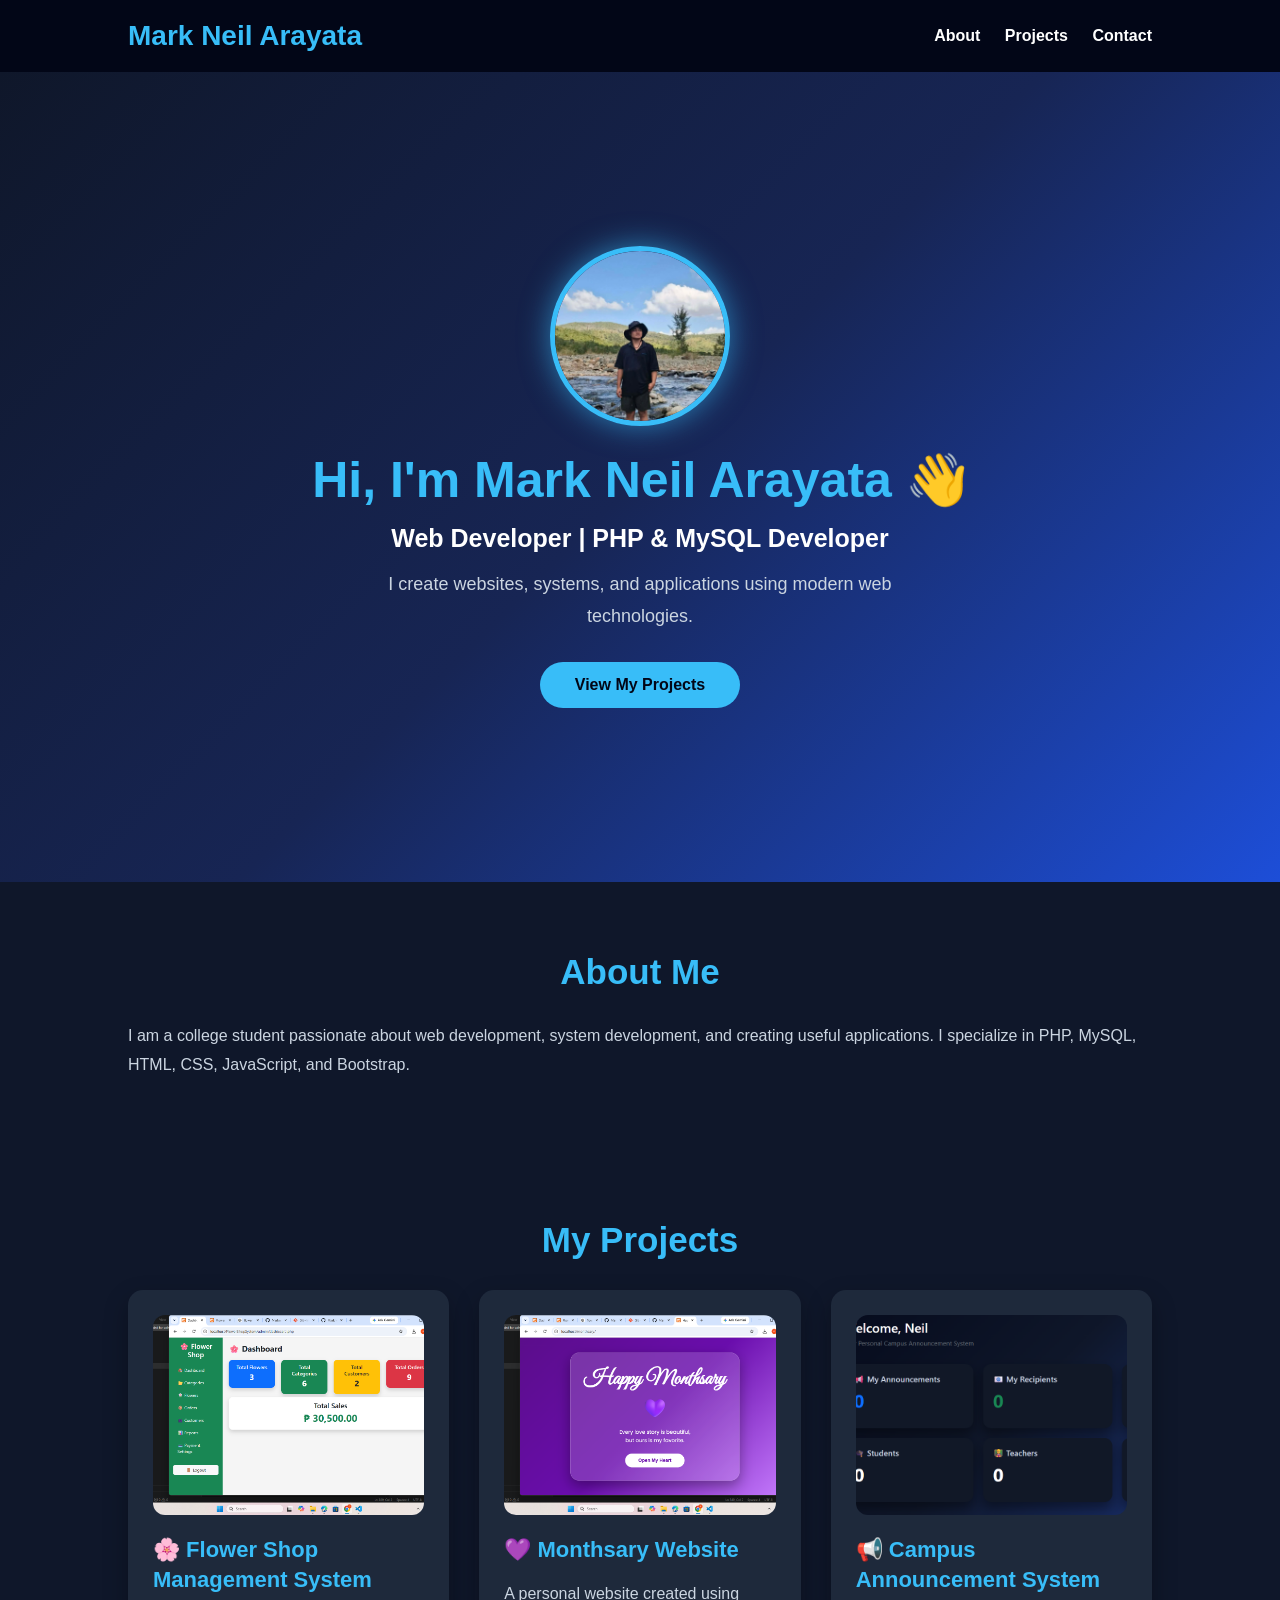
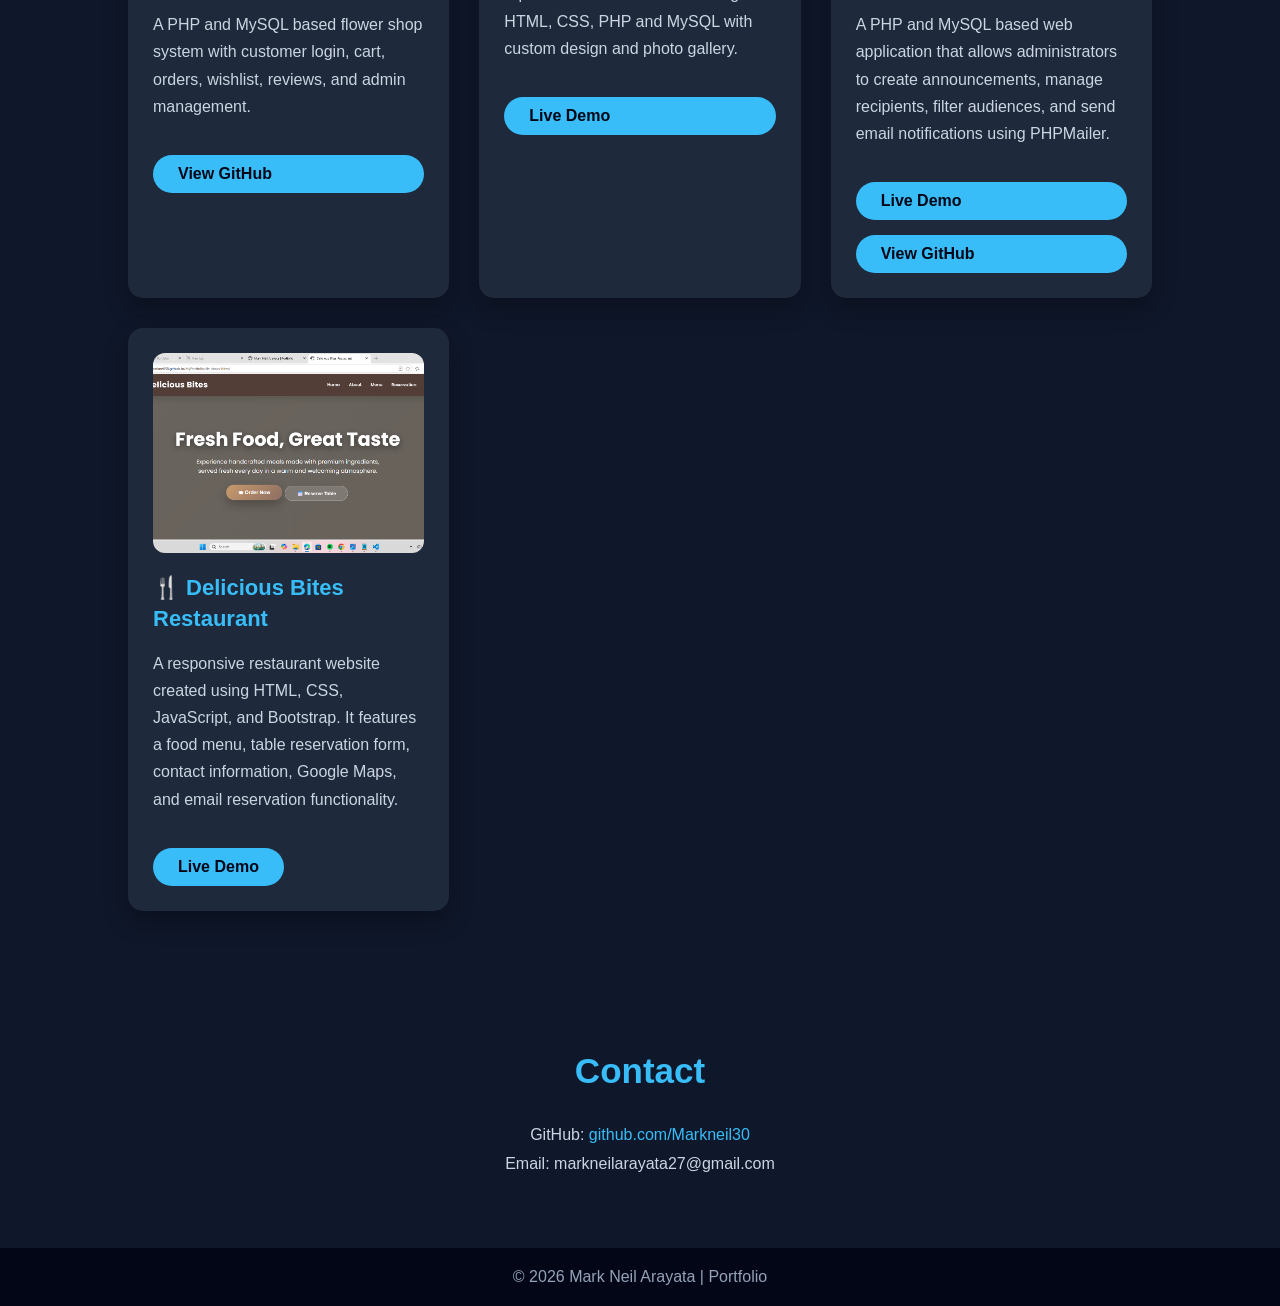
==== commit c8eb1850: "Update index.html" ====
--- a/index.html
+++ b/index.html
@@ -294,7 +294,7 @@
             <div class="project-buttons">
 
                 <a
-                    href="https://markneil30.github.io/MyPortfolio/delicious-bites/"
+                    href="https://markneil30.github.io/myportfolio/delicious-bites/"
                     target="_blank"
                     class="btn-project">
 
--- a/style.css
+++ b/style.css
@@ -1,497 +1,506 @@
-*{
-    margin:0;
-    padding:0;
-    box-sizing:border-box;
-    scroll-behavior:smooth;
-}
-
-
-body{
-
-    font-family:Arial, sans-serif;
-
-    background:#0f172a;
-
-    color:white;
-
-}
-
-
-
-/* NAVBAR */
-
-nav{
-
-    display:flex;
-
-    justify-content:space-between;
-
-    align-items:center;
-
-    padding:20px 10%;
-
-    background:#020617;
-
-    position:sticky;
-
-    top:0;
-
-    z-index:100;
-
-}
-
-
-nav h2{
-
-    color:#38bdf8;
-
-    font-size:28px;
-
-}
-
-
-
-nav a{
-
-    color:white;
-
-    text-decoration:none;
-
-    margin-left:20px;
-
-    font-weight:bold;
-
-    transition:.3s;
-
-}
-
-
-
-nav a:hover{
-
-    color:#38bdf8;
-
-}
-
-
-
-
-
-/* HERO */
-
-.hero{
-
-    min-height:90vh;
-
-    display:flex;
-
-    flex-direction:column;
-
-    justify-content:center;
-
-    align-items:center;
-
-    text-align:center;
-
-    padding:20px;
-
-}
-
-
-
-
-
-/* PROFILE */
-
-.profile{
-
-    width:180px;
-
-    height:180px;
-
-    object-fit:cover;
-
-    border-radius:50%;
-
-    border:5px solid #38bdf8;
-
-    margin-bottom:25px;
-
-    box-shadow:0 0 30px rgba(56,189,248,.6);
-
-    animation:float 3s ease-in-out infinite;
-
-    transition:.4s;
-
-}
-
-
-
-.profile:hover{
-
-    transform:scale(1.08);
-
-}
-
-
-
-@keyframes float{
-
-    0%{
-
-        transform:translateY(0);
-
-    }
-
-
-    50%{
-
-        transform:translateY(-10px);
-
-    }
-
-
-    100%{
-
-        transform:translateY(0);
-
-    }
-
-}
-
-
-
-
-
-.hero h1{
-
-    font-size:50px;
-
-    color:#38bdf8;
-
-}
-
-
-
-.hero h3{
-
-    margin:15px;
-
-    font-size:25px;
-
-}
-
-
-
-.hero p{
-
-    max-width:600px;
-
-    color:#cbd5e1;
-
-    font-size:18px;
-
-    line-height:1.8;
-
-}
-
-
-
-
-
-/* MAIN BUTTON */
-
-.btn{
-
-    margin-top:30px;
-
-    padding:14px 35px;
-
-    background:#38bdf8;
-
-    color:#020617;
-
-    text-decoration:none;
-
-    border-radius:30px;
-
-    font-weight:bold;
-
-    transition:.3s;
-
-}
-
-
-
-.btn:hover{
-
-    transform:translateY(-5px);
-
-    box-shadow:0 10px 20px rgba(56,189,248,.4);
-
-}
-
-
-
-
-
-/* SECTION */
-
-section{
-
-    padding:70px 10%;
-
-}
-
-
-
-section h2{
-
-    text-align:center;
-
-    margin-bottom:30px;
-
-    color:#38bdf8;
-
-    font-size:35px;
-
-}
-
-
-
-section p{
-
-    color:#cbd5e1;
-
-    line-height:1.8;
-
-}
-
-
-
-
-
-/* PROJECTS */
-
-.projects{
-
-    display:grid;
-
-    grid-template-columns:repeat(auto-fit,minmax(280px,1fr));
-
-    gap:30px;
-
-}
-
-
-
-
-
-.card{
-
-    background:#1e293b;
-
-    padding:25px;
-
-    border-radius:15px;
-
-    transition:.3s;
-
-    box-shadow:0 10px 25px rgba(0,0,0,.3);
-
-}
-
-
-
-
-
-.card:hover{
-
-    transform:translateY(-10px);
-
-    box-shadow:0 15px 35px rgba(0,0,0,.6);
-
-}
-
-
-
-
-
-/* PROJECT IMAGE */
-
-.project-img{
-
-    width:100%;
-
-    height:200px;
-
-    object-fit:cover;
-
-    border-radius:12px;
-
-    margin-bottom:20px;
-
-    transition:.3s;
-
-}
-
-
-
-.project-img:hover{
-
-    transform:scale(1.05);
-
-}
-
-
-
-
-
-.card h3{
-
-    color:#38bdf8;
-
-    margin-bottom:15px;
-
-}
-
-
-
-.card p{
-
-    color:#cbd5e1;
-
-}
-
-
-
-
-
-/* PROJECT BUTTON */
-
-.btn-project{
-
-    display:inline-block;
-
-    margin-top:15px;
-
-    padding:10px 25px;
-
-    background:#38bdf8;
-
-    color:#020617;
-
-    text-decoration:none;
-
-    border-radius:25px;
-
-    font-weight:bold;
-
-    transition:.3s;
-
-}
-
-
-
-.btn-project:hover{
-
-    background:white;
-
-    transform:translateY(-3px);
-
-}
-
-
-
-
-
-/* CONTACT */
-
-#contact{
-
-    text-align:center;
-
-}
-
-
-
-#contact a{
-
-    color:#38bdf8;
-
-    text-decoration:none;
-
-}
-
-
-
-
-
-/* FOOTER */
-
-footer{
-
-    text-align:center;
-
-    padding:20px;
-
-    background:#020617;
-
-    color:#94a3b8;
-
-}
-
-
-
-
-
-/* MOBILE */
-
-@media(max-width:768px){
-
-
-nav{
-
-    flex-direction:column;
-
-}
-
-
-nav div{
-
-    margin-top:15px;
-
-}
-
-
-.hero h1{
-
-    font-size:35px;
-
-}
-
-
-.hero h3{
-
-    font-size:20px;
-
-}
-
-
-.profile{
-
-    width:150px;
-
-    height:150px;
-
-}
-
-
-.project-img{
-
-    height:170px;
-
-}
-
-
-}+* {
+    margin: 0;
+    padding: 0;
+    box-sizing: border-box;
+    scroll-behavior: smooth;
+}
+
+body {
+    font-family: Arial, sans-serif;
+    background: #0f172a;
+    color: white;
+}
+
+
+/* =========================
+   NAVBAR
+========================= */
+
+nav {
+    display: flex;
+    justify-content: space-between;
+    align-items: center;
+    padding: 20px 10%;
+    background: #020617;
+    position: sticky;
+    top: 0;
+    z-index: 100;
+}
+
+nav h2 {
+    color: #38bdf8;
+    font-size: 28px;
+}
+
+nav a {
+    color: white;
+    text-decoration: none;
+    margin-left: 20px;
+    font-weight: bold;
+    transition: 0.3s;
+}
+
+nav a:hover {
+    color: #38bdf8;
+}
+
+
+/* =========================
+   HERO
+========================= */
+
+.hero {
+    min-height: 90vh;
+
+    display: flex;
+    flex-direction: column;
+
+    justify-content: center;
+    align-items: center;
+
+    text-align: center;
+
+    padding: 20px;
+
+    background: linear-gradient(
+        135deg,
+        #0f172a,
+        #172554,
+        #1d4ed8
+    );
+}
+
+
+/* =========================
+   PROFILE
+========================= */
+
+.profile {
+    width: 180px;
+    height: 180px;
+
+    object-fit: cover;
+
+    border-radius: 50%;
+
+    border: 5px solid #38bdf8;
+
+    margin-bottom: 25px;
+
+    box-shadow: 0 0 30px rgba(56, 189, 248, 0.6);
+
+    animation: float 3s ease-in-out infinite;
+
+    transition: 0.4s;
+}
+
+.profile:hover {
+    transform: scale(1.08);
+}
+
+
+@keyframes float {
+
+    0% {
+        transform: translateY(0);
+    }
+
+    50% {
+        transform: translateY(-10px);
+    }
+
+    100% {
+        transform: translateY(0);
+    }
+
+}
+
+
+/* =========================
+   HERO TEXT
+========================= */
+
+.hero h1 {
+    font-size: 50px;
+    color: #38bdf8;
+}
+
+.hero h3 {
+    margin: 15px;
+    font-size: 25px;
+}
+
+.hero p {
+    max-width: 600px;
+
+    color: #cbd5e1;
+
+    font-size: 18px;
+
+    line-height: 1.8;
+}
+
+
+/* =========================
+   MAIN BUTTON
+========================= */
+
+.btn {
+    margin-top: 30px;
+
+    padding: 14px 35px;
+
+    background: #38bdf8;
+
+    color: #020617;
+
+    text-decoration: none;
+
+    border-radius: 30px;
+
+    font-weight: bold;
+
+    transition: 0.3s;
+
+    display: inline-block;
+}
+
+.btn:hover {
+    transform: translateY(-5px);
+
+    box-shadow:
+        0 10px 20px rgba(56, 189, 248, 0.4);
+}
+
+
+/* =========================
+   SECTION
+========================= */
+
+section {
+    padding: 70px 10%;
+}
+
+section h2 {
+    text-align: center;
+
+    margin-bottom: 30px;
+
+    color: #38bdf8;
+
+    font-size: 35px;
+}
+
+section p {
+    color: #cbd5e1;
+
+    line-height: 1.8;
+}
+
+
+/* =========================
+   PROJECTS
+========================= */
+
+.projects {
+
+    display: grid;
+
+    grid-template-columns:
+        repeat(3, minmax(280px, 1fr));
+
+    gap: 30px;
+
+    align-items: stretch;
+}
+
+
+/* =========================
+   PROJECT CARD
+========================= */
+
+.card {
+
+    background: #1e293b;
+
+    padding: 25px;
+
+    border-radius: 15px;
+
+    transition: 0.3s;
+
+    box-shadow:
+        0 10px 25px rgba(0, 0, 0, 0.3);
+
+    display: flex;
+
+    flex-direction: column;
+
+    min-height: 330px;
+}
+
+.card:hover {
+
+    transform: translateY(-10px);
+
+    box-shadow:
+        0 15px 35px rgba(0, 0, 0, 0.6);
+}
+
+
+/* =========================
+   PROJECT IMAGE
+========================= */
+
+.project-img {
+
+    width: 100%;
+
+    height: 200px;
+
+    object-fit: cover;
+
+    border-radius: 12px;
+
+    margin-bottom: 20px;
+
+    transition: 0.3s;
+}
+
+.project-img:hover {
+    transform: scale(1.05);
+}
+
+
+/* =========================
+   PROJECT TITLE
+========================= */
+
+.card h3 {
+
+    color: #38bdf8;
+
+    margin-bottom: 15px;
+
+    font-size: 22px;
+
+    line-height: 1.4;
+}
+
+
+/* =========================
+   PROJECT DESCRIPTION
+========================= */
+
+.card p {
+
+    color: #cbd5e1;
+
+    line-height: 1.7;
+
+    margin-bottom: 20px;
+}
+
+
+/* =========================
+   PROJECT BUTTON CONTAINER
+========================= */
+
+.project-buttons {
+
+    margin-top: auto;
+
+    display: flex;
+
+    flex-wrap: wrap;
+
+    gap: 10px;
+}
+
+
+/* =========================
+   PROJECT BUTTON
+========================= */
+
+.btn-project {
+
+    display: inline-block;
+
+    margin-top: 15px;
+
+    padding: 10px 25px;
+
+    background: #38bdf8;
+
+    color: #020617;
+
+    text-decoration: none;
+
+    border-radius: 25px;
+
+    font-weight: bold;
+
+    transition: 0.3s;
+}
+
+.btn-project:hover {
+
+    background: white;
+
+    transform: translateY(-3px);
+}
+
+
+/* 
+   Support sa .btn na ginagamit
+   ng Delicious Bites
+*/
+
+.project-buttons .btn {
+
+    margin-top: 0;
+
+    padding: 10px 25px;
+
+    background: #38bdf8;
+
+    color: #020617;
+
+    border-radius: 25px;
+
+    font-weight: bold;
+
+    text-decoration: none;
+
+    display: inline-block;
+
+    transition: 0.3s;
+}
+
+.project-buttons .btn:hover {
+
+    background: white;
+
+    color: #020617;
+
+    transform: translateY(-3px);
+
+    box-shadow: none;
+}
+
+
+/* =========================
+   CONTACT
+========================= */
+
+#contact {
+    text-align: center;
+}
+
+#contact a {
+    color: #38bdf8;
+
+    text-decoration: none;
+}
+
+#contact a:hover {
+    text-decoration: underline;
+}
+
+
+/* =========================
+   FOOTER
+========================= */
+
+footer {
+
+    text-align: center;
+
+    padding: 20px;
+
+    background: #020617;
+
+    color: #94a3b8;
+}
+
+
+/* =========================
+   MOBILE
+========================= */
+
+@media (max-width: 900px) {
+
+    .projects {
+
+        grid-template-columns:
+            repeat(2, minmax(280px, 1fr));
+
+    }
+
+}
+
+
+@media (max-width: 768px) {
+
+    nav {
+
+        flex-direction: column;
+
+    }
+
+    nav div {
+
+        margin-top: 15px;
+
+    }
+
+    .hero h1 {
+
+        font-size: 35px;
+
+    }
+
+    .hero h3 {
+
+        font-size: 20px;
+
+    }
+
+    .profile {
+
+        width: 150px;
+
+        height: 150px;
+
+    }
+
+    .project-img {
+
+        height: 170px;
+
+    }
+
+}
+
+
+@media (max-width: 600px) {
+
+    .projects {
+
+        grid-template-columns: 1fr;
+
+    }
+
+    section {
+
+        padding: 50px 7%;
+
+    }
+
+    .card {
+
+        min-height: auto;
+
+    }
+
+}
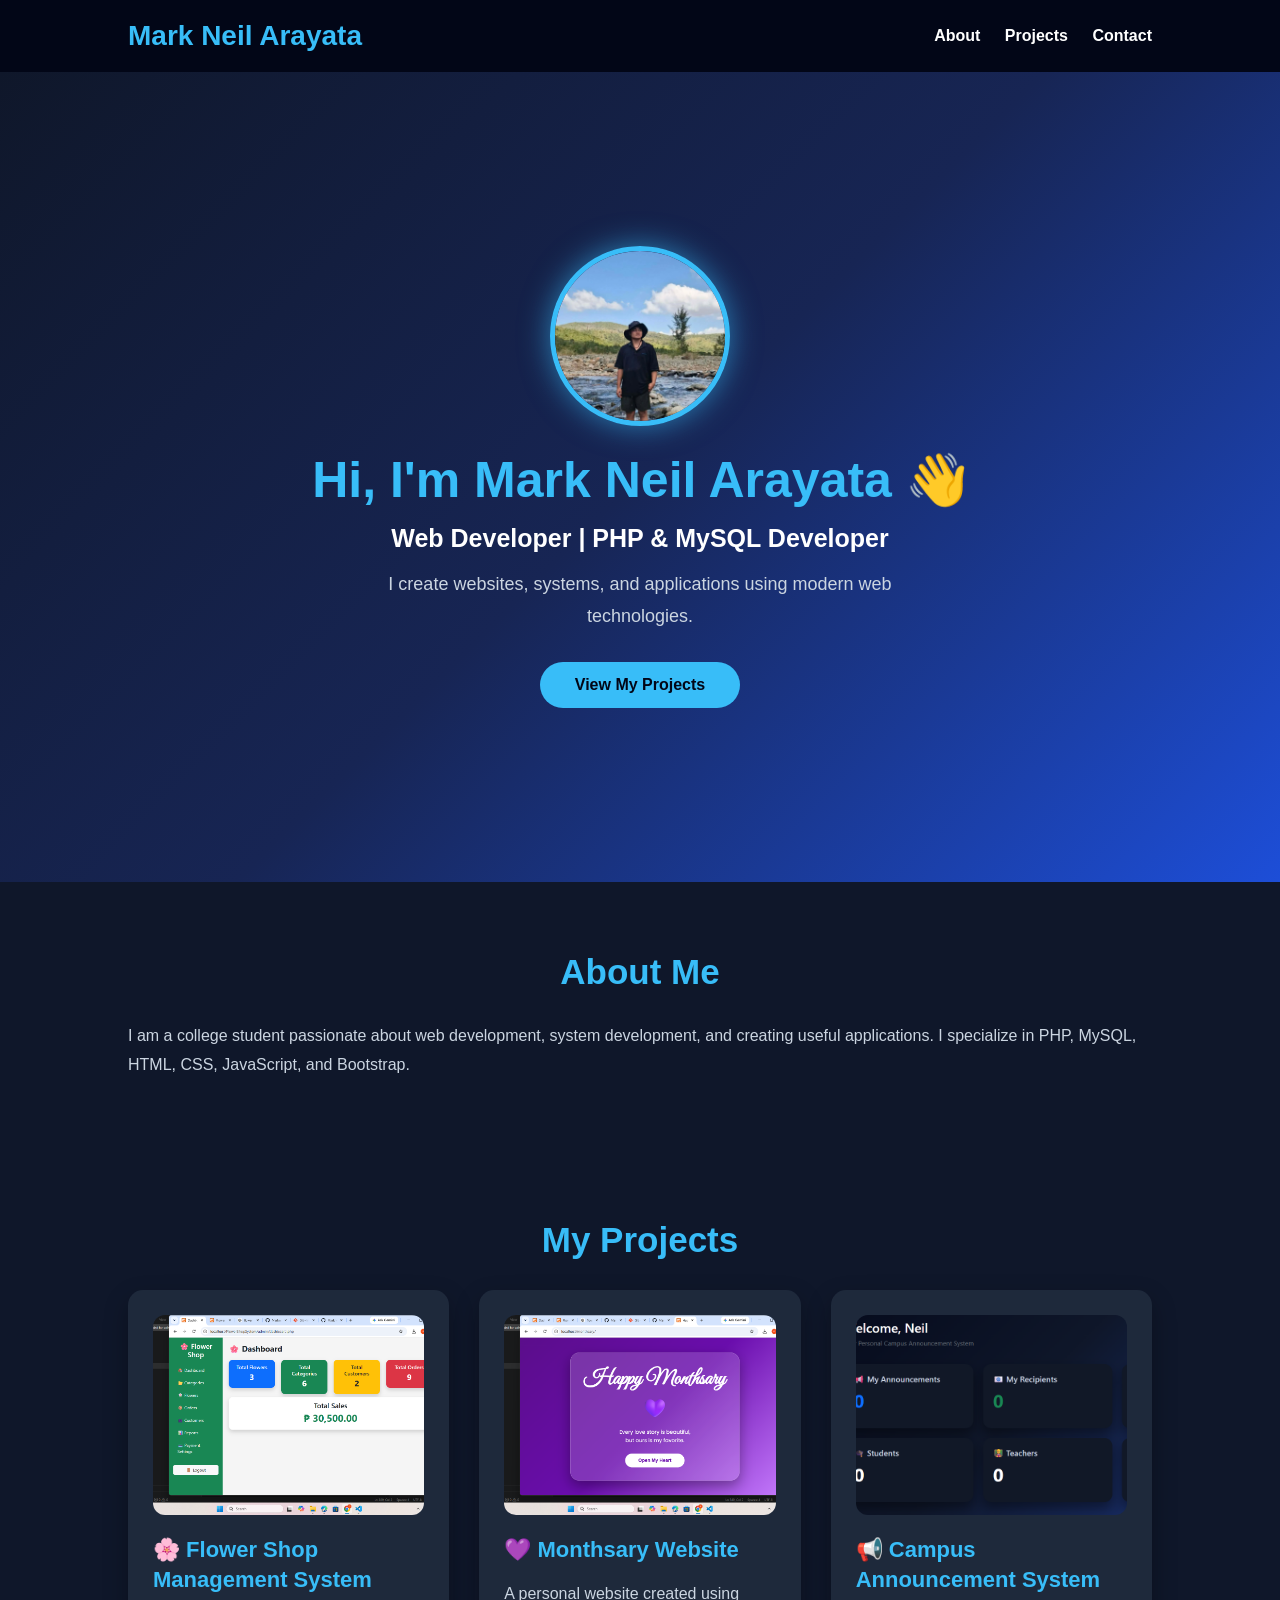
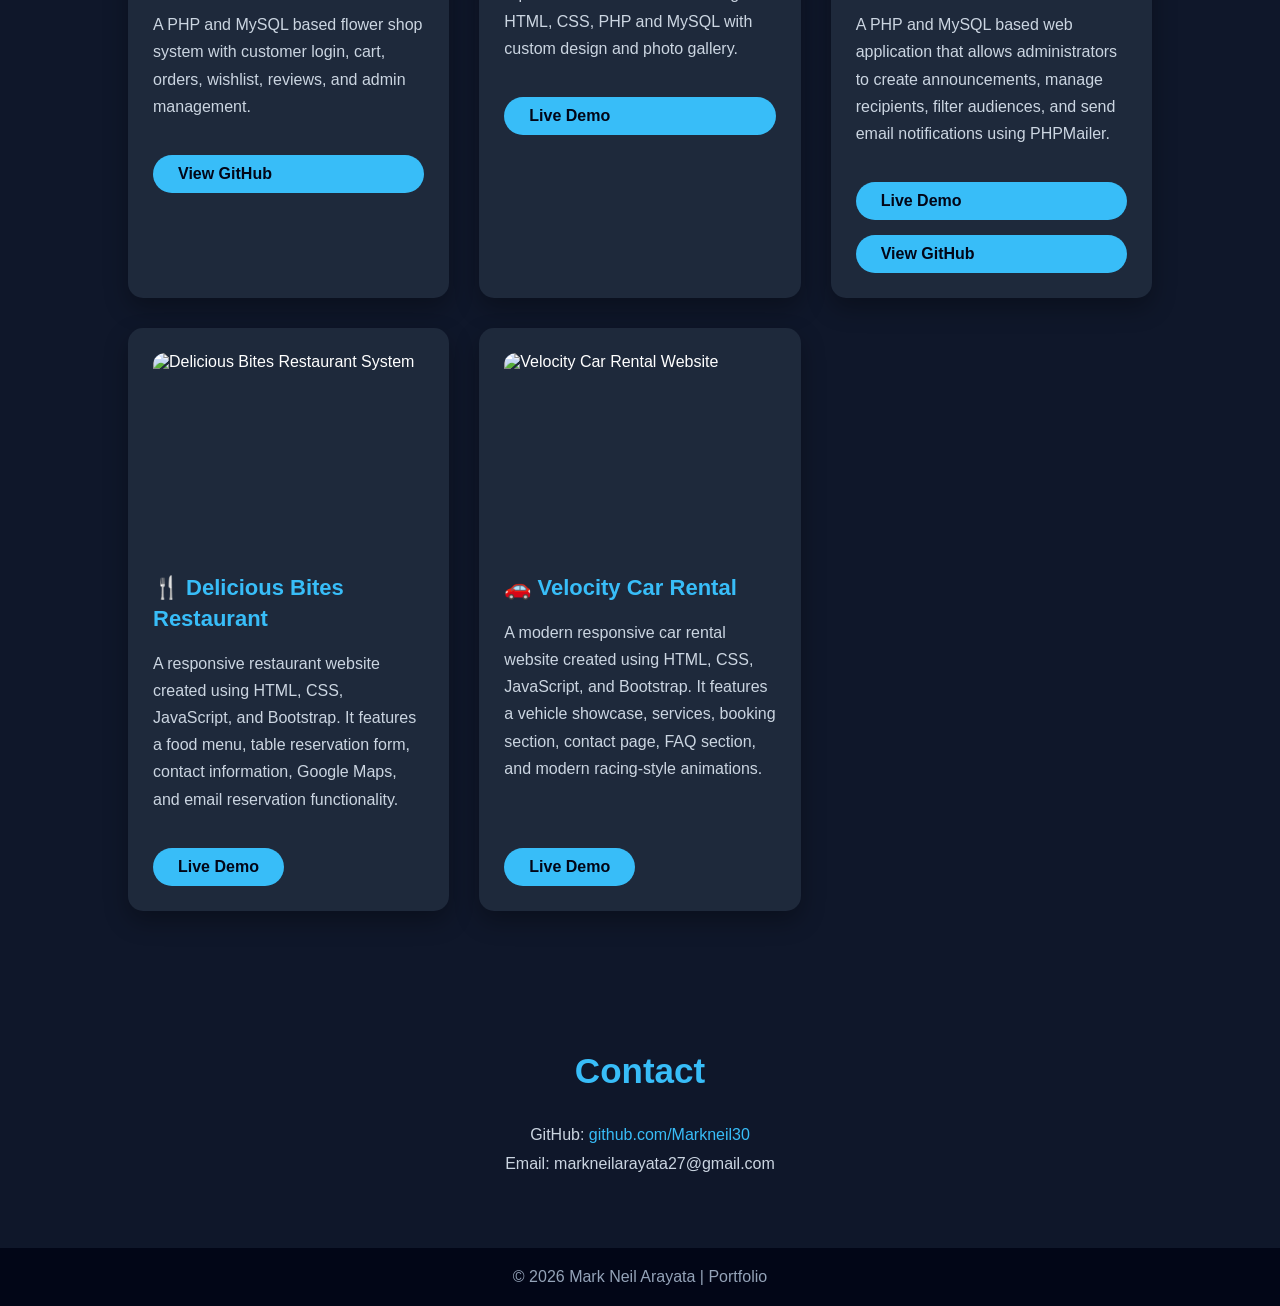
==== commit 013b09d1: "Update index.html" ====
--- a/index.html
+++ b/index.html
@@ -3,12 +3,12 @@
 
 <head>
 
-<meta charset="UTF-8">
-<meta name="viewport" content="width=device-width, initial-scale=1.0">
-
-<title>Mark Neil Arayata | Portfolio</title>
-
-<link rel="stylesheet" href="style.css">
+    <meta charset="UTF-8">
+    <meta name="viewport" content="width=device-width, initial-scale=1.0">
+
+    <title>Mark Neil Arayata | Portfolio</title>
+
+    <link rel="stylesheet" href="style.css">
 
 </head>
 
@@ -18,294 +18,340 @@
 
 <nav>
 
-<h2>Mark Neil Arayata</h2>
-
-<div>
-
-<a href="#about">About</a>
-
-<a href="#projects">Projects</a>
-
-<a href="#contact">Contact</a>
-
-</div>
+    <h2>Mark Neil Arayata</h2>
+
+    <div>
+
+        <a href="#about">About</a>
+
+        <a href="#projects">Projects</a>
+
+        <a href="#contact">Contact</a>
+
+    </div>
 
 </nav>
 
 
 
-
+<!-- =========================
+     HERO
+========================= -->
 
 <header class="hero">
 
 
-<img 
-src="profile.png" 
-class="profile"
-alt="Mark Neil Arayata Profile">
-
-
-<h1>
-Hi, I'm Mark Neil Arayata 👋
-</h1>
-
-
-<h3>
-Web Developer | PHP & MySQL Developer
-</h3>
-
-
-<p>
-I create websites, systems, and applications using modern web technologies.
-</p>
-
-
-<a href="#projects" class="btn">
-View My Projects
-</a>
+    <img 
+        src="profile.png" 
+        class="profile"
+        alt="Mark Neil Arayata Profile"
+    >
+
+
+    <h1>
+        Hi, I'm Mark Neil Arayata 👋
+    </h1>
+
+
+    <h3>
+        Web Developer | PHP & MySQL Developer
+    </h3>
+
+
+    <p>
+        I create websites, systems, and applications using modern web technologies.
+    </p>
+
+
+    <a href="#projects" class="btn">
+        View My Projects
+    </a>
 
 
 </header>
 
 
 
-
-
-
+<!-- =========================
+     ABOUT
+========================= -->
 
 <section id="about">
 
 
-<h2>About Me</h2>
-
-
-<p>
-
-I am a college student passionate about web development,
-system development, and creating useful applications.
-
-I specialize in PHP, MySQL, HTML, CSS, JavaScript, and Bootstrap.
-
-</p>
+    <h2>About Me</h2>
+
+
+    <p>
+
+        I am a college student passionate about web development,
+        system development, and creating useful applications.
+
+        I specialize in PHP, MySQL, HTML, CSS, JavaScript, and Bootstrap.
+
+    </p>
 
 
 </section>
 
 
 
-
-
-
-
-
+<!-- =========================
+     PROJECTS
+========================= -->
 
 <section id="projects">
 
 
-<h2>My Projects</h2>
-
-
-
-<div class="projects">
-
-
-
-
-
-
-
-<!-- FLOWER SHOP SYSTEM -->
-
-<div class="card">
-
-
-<img 
-src="flower-shop.png" 
-class="project-img"
-alt="Flower Shop System">
-
-
-
-<h3>
-🌸 Flower Shop Management System
-</h3>
-
-
-<p>
-
-A PHP and MySQL based flower shop system
-with customer login, cart, orders, wishlist,
-reviews, and admin management.
-
-</p>
-
-
-
-<a 
-href="https://github.com/Markneil30/FlowerShopSystem"
-target="_blank"
-class="btn-project">
-
-View GitHub
-
-</a>
-
-
-
-</div>
-
-
-
-
-
-
-
-
-
-<!-- MONTHSARY WEBSITE -->
-
-<div class="card">
-
-
-<img 
-src="monthsary.jpg" 
-class="project-img"
-alt="Monthsary Website">
-
-
-
-<h3>
-💜 Monthsary Website
-</h3>
-
-
-<p>
-
-A personal website created using HTML, CSS,
-PHP and MySQL with custom design and photo gallery.
-
-</p>
-
-
-
-<a 
-href="https://monthsarry.freepage.cc/index.php"
-target="_blank"
-class="btn-project">
-
-Live Demo
-
-</a>
-
-
-
-</div>
-
-
-
-
-
-
-
-
-
-<!-- CAMPUS ANNOUNCEMENT SYSTEM -->
-
-<div class="card">
-
-
-<img 
-src="campus-announcement.png" 
-class="project-img"
-alt="Campus Announcement System">
-
-
-
-<h3>
-📢 Campus Announcement System
-</h3>
-
-
-
-<p>
-
-A PHP and MySQL based web application that allows
-administrators to create announcements, manage recipients,
-filter audiences, and send email notifications using PHPMailer.
-
-</p>
-
-
-
-
-<a 
-href="https://campus-announcement.infinityfree.me/"
-target="_blank"
-class="btn-project">
-
-Live Demo
-
-</a>
-
-
-
-
-<a 
-href="https://github.com/Markneil30/Campus-Announcement-System"
-target="_blank"
-class="btn-project">
-
-View GitHub
-
-</a>
-
-
-
-</div>
-
-
-
-
-
-
-
-
- <!-- DELICIOUS BITES -->
+    <h2>My Projects</h2>
+
+
+
+    <div class="projects">
+
+
+
+        <!-- =========================
+             FLOWER SHOP SYSTEM
+        ========================= -->
 
         <div class="card">
 
-           <img 
-             src="delicous.png" 
-              class="project-img"
-               alt="Delicious Bites Restaurantt System">
-           
+
+            <img 
+                src="flower-shop.png" 
+                class="project-img"
+                alt="Flower Shop System"
+            >
+
+
+            <h3>
+                🌸 Flower Shop Management System
+            </h3>
+
+
+            <p>
+
+                A PHP and MySQL based flower shop system
+                with customer login, cart, orders, wishlist,
+                reviews, and admin management.
+
+            </p>
+
+
+            <a 
+                href="https://github.com/Markneil30/FlowerShopSystem"
+                target="_blank"
+                class="btn-project"
+            >
+
+                View GitHub
+
+            </a>
+
+
+        </div>
+
+
+
+        <!-- =========================
+             MONTHSARY WEBSITE
+        ========================= -->
+
+        <div class="card">
+
+
+            <img 
+                src="monthsary.jpg" 
+                class="project-img"
+                alt="Monthsary Website"
+            >
+
+
+            <h3>
+                💜 Monthsary Website
+            </h3>
+
+
+            <p>
+
+                A personal website created using HTML, CSS,
+                PHP and MySQL with custom design and photo gallery.
+
+            </p>
+
+
+            <a 
+                href="https://monthsarry.freepage.cc/index.php"
+                target="_blank"
+                class="btn-project"
+            >
+
+                Live Demo
+
+            </a>
+
+
+        </div>
+
+
+
+        <!-- =========================
+             CAMPUS ANNOUNCEMENT SYSTEM
+        ========================= -->
+
+        <div class="card">
+
+
+            <img 
+                src="campus-announcement.png" 
+                class="project-img"
+                alt="Campus Announcement System"
+            >
+
+
+            <h3>
+                📢 Campus Announcement System
+            </h3>
+
+
+            <p>
+
+                A PHP and MySQL based web application that allows
+                administrators to create announcements, manage recipients,
+                filter audiences, and send email notifications using PHPMailer.
+
+            </p>
+
+
+            <a 
+                href="https://campus-announcement.infinityfree.me/"
+                target="_blank"
+                class="btn-project"
+            >
+
+                Live Demo
+
+            </a>
+
+
+            <a 
+                href="https://github.com/Markneil30/Campus-Announcement-System"
+                target="_blank"
+                class="btn-project"
+            >
+
+                View GitHub
+
+            </a>
+
+
+        </div>
+
+
+
+        <!-- =========================
+             DELICIOUS BITES
+        ========================= -->
+
+        <div class="card">
+
+
+            <img 
+                src="Delicious Bites Restaurant.png" 
+                class="project-img"
+                alt="Delicious Bites Restaurant System"
+            >
+
+
             <h3>
                 🍴 Delicious Bites Restaurant
             </h3>
 
+
             <p>
+
                 A responsive restaurant website created using
                 HTML, CSS, JavaScript, and Bootstrap.
                 It features a food menu, table reservation form,
                 contact information, Google Maps, and email
                 reservation functionality.
+
             </p>
 
+
             <div class="project-buttons">
 
+
                 <a
-                    href="https://markneil30.github.io/myportfolio/delicious-bites/"
+                    href="https://markneil30.github.io/MyPortfolio/delicious-bites/"
                     target="_blank"
-                    class="btn-project">
+                    class="btn-project"
+                >
 
                     Live Demo
 
                 </a>
 
+
             </div>
 
+
         </div>
 
+
+
+        <!-- =========================
+             VELOCITY CAR RENTAL
+        ========================= -->
+
+        <div class="card">
+
+
+            <img 
+                src="velocity-car-rental.png" 
+                class="project-img"
+                alt="Velocity Car Rental Website"
+            >
+
+
+            <h3>
+                🚗 Velocity Car Rental
+            </h3>
+
+
+            <p>
+
+                A modern responsive car rental website created using
+                HTML, CSS, JavaScript, and Bootstrap.
+                It features a vehicle showcase, services,
+                booking section, contact page, FAQ section,
+                and modern racing-style animations.
+
+            </p>
+
+
+            <div class="project-buttons">
+
+
+                <a
+                    href="https://markneil30.github.io/myportfolio/velocity-car-rental/"
+                    target="_blank"
+                    class="btn-project"
+                >
+
+                    Live Demo
+
+                </a>
+
+
+            </div>
+
+
+        </div>
+
+
+
     </div>
 
 
@@ -313,71 +359,63 @@
 
 
 
-
-
-
-
-
+<!-- =========================
+     CONTACT
+========================= -->
 
 <section id="contact">
 
 
-<h2>Contact</h2>
-
-
-
-<p>
-
-GitHub:
-
-<a href="https://github.com/Markneil30" target="_blank">
-
-github.com/Markneil30
-
-</a>
-
-</p>
-
-
-
-<p>
-
-Email:
-
-markneilarayata27@gmail.com
-
-</p>
-
+    <h2>Contact</h2>
+
+
+    <p>
+
+        GitHub:
+
+        <a 
+            href="https://github.com/Markneil30" 
+            target="_blank"
+        >
+
+            github.com/Markneil30
+
+        </a>
+
+    </p>
+
+
+    <p>
+
+        Email:
+
+        markneilarayata27@gmail.com
+
+    </p>
 
 
 </section>
 
 
 
-
-
-
-
-
+<!-- =========================
+     FOOTER
+========================= -->
 
 <footer>
 
 
-<p>
-
-© 2026 Mark Neil Arayata | Portfolio
-
-</p>
+    <p>
+
+        © 2026 Mark Neil Arayata | Portfolio
+
+    </p>
 
 
 </footer>
 
 
 
-
-
-
-
 <script src="script.js"></script>
 
 
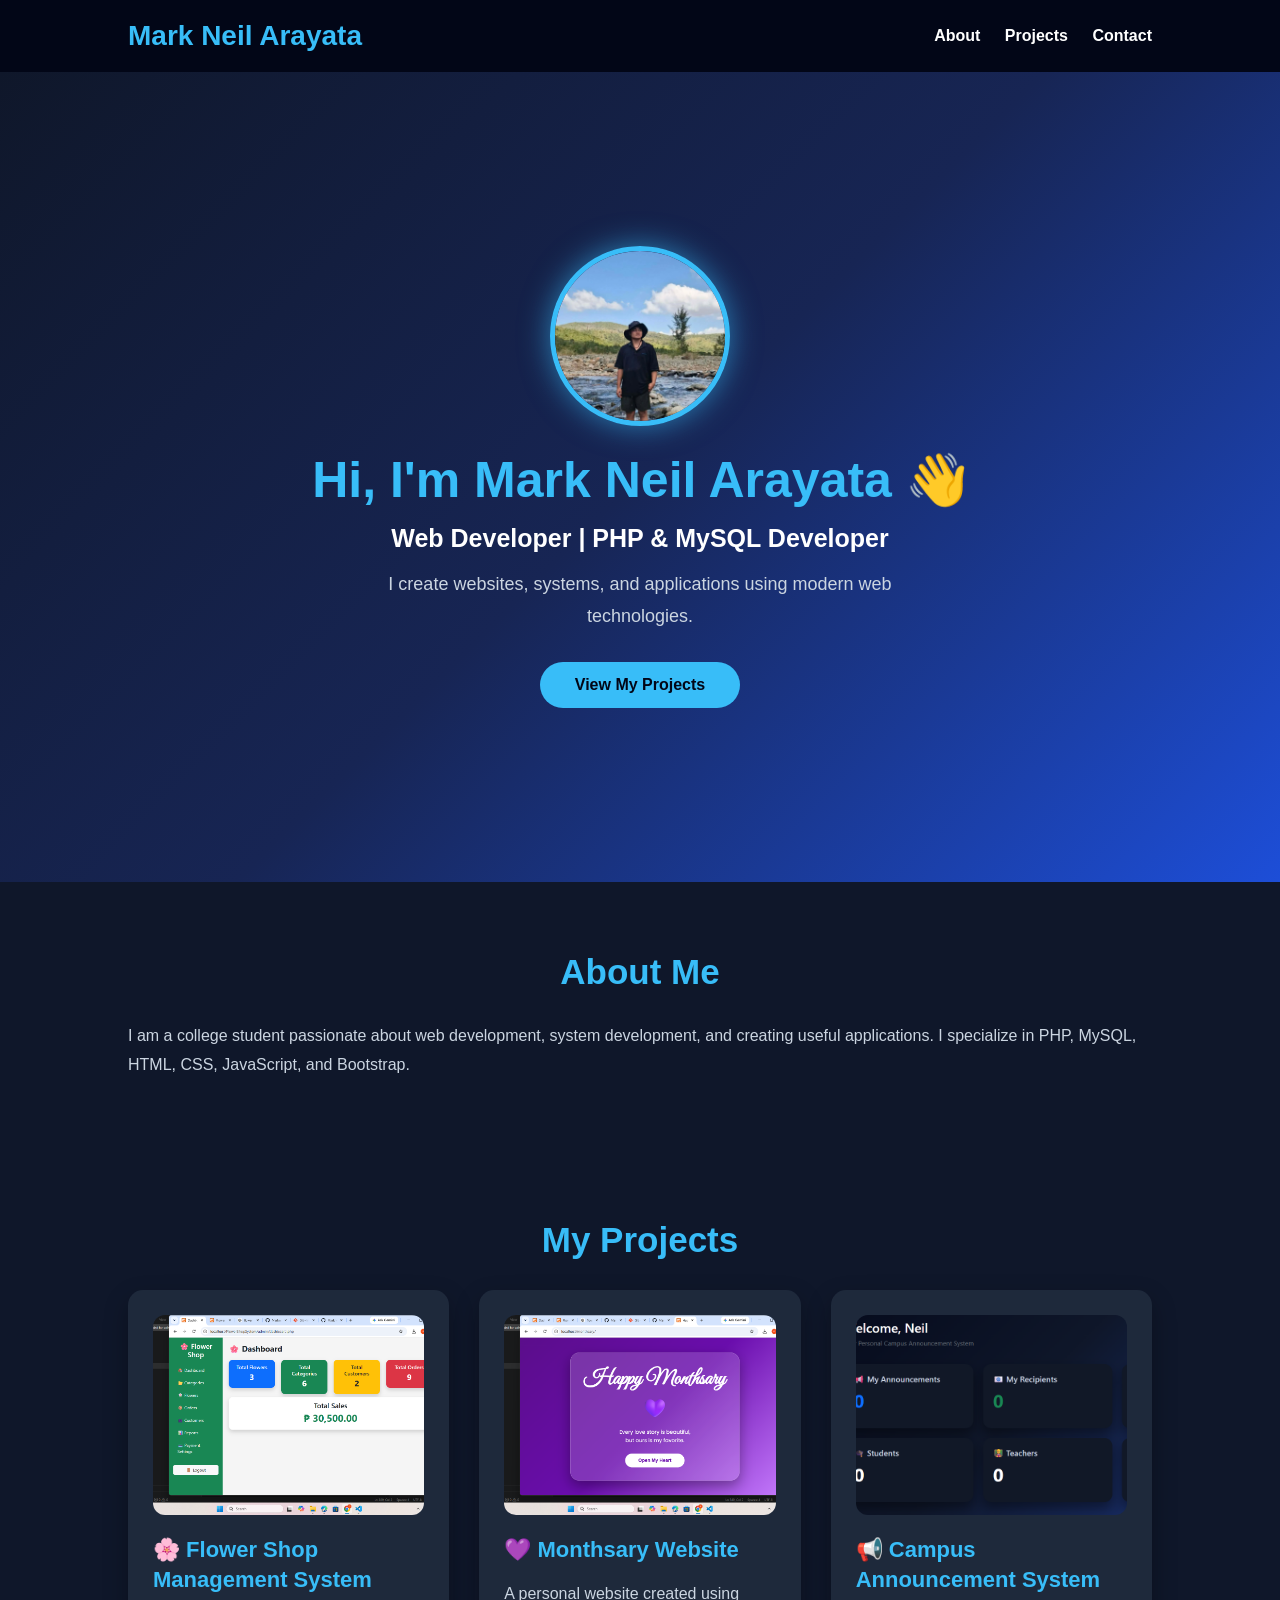
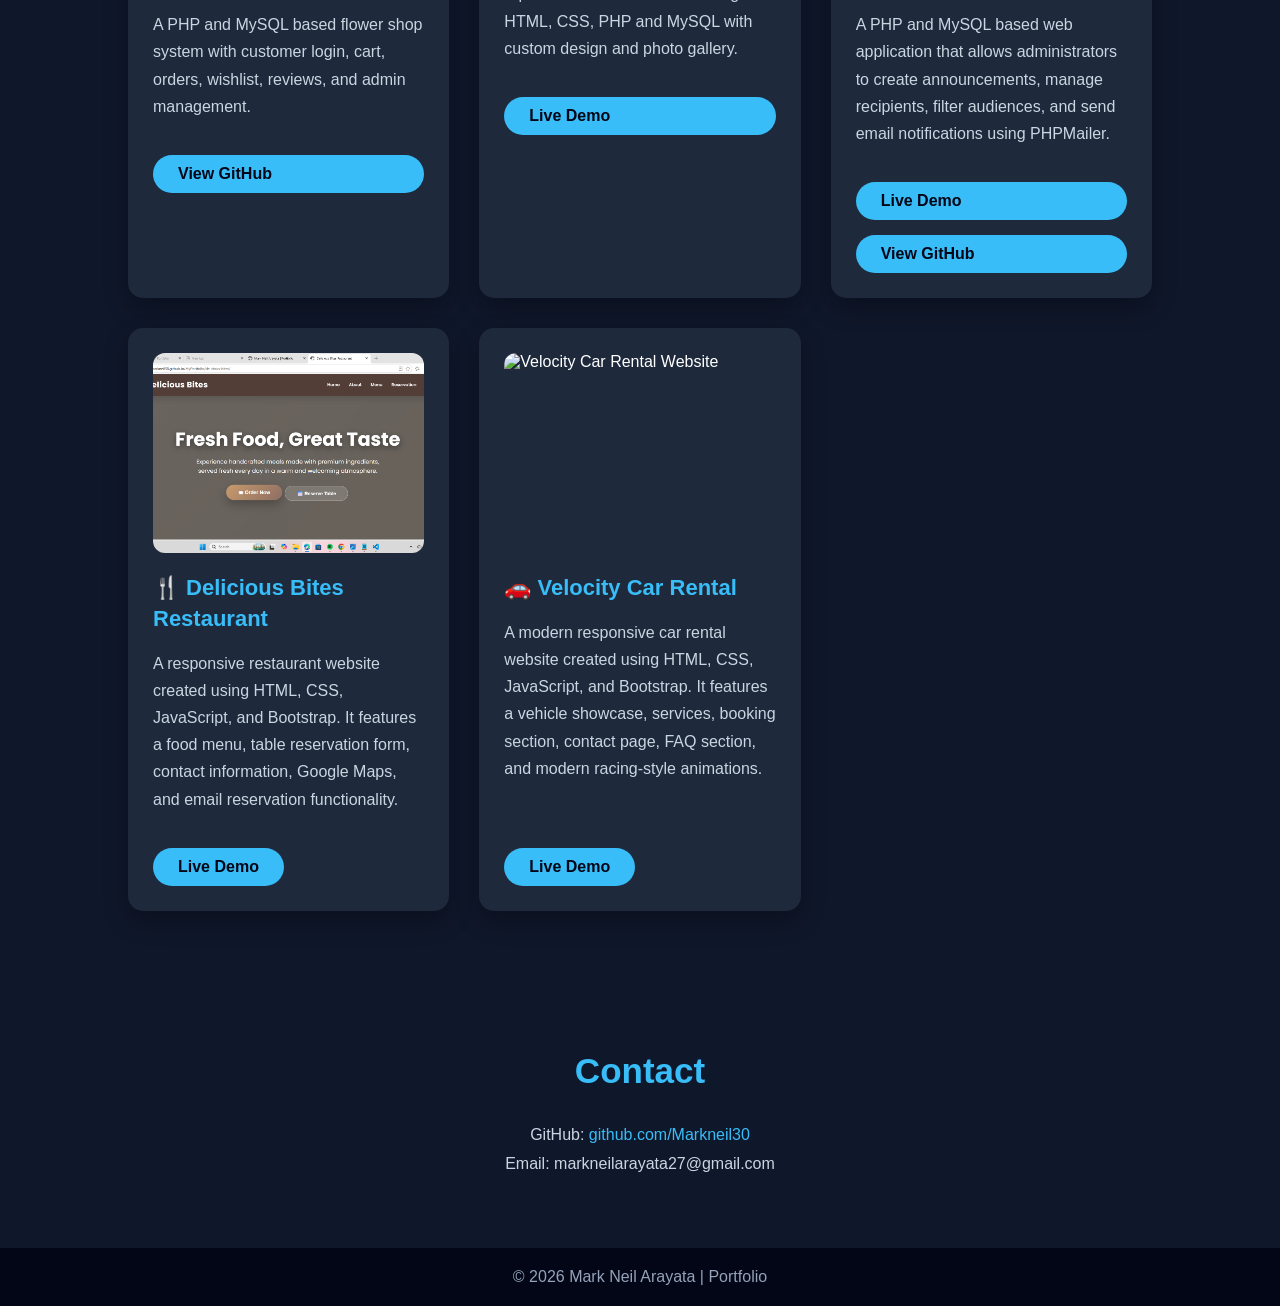
==== commit 519a907f: "Update index.html" ====
--- a/index.html
+++ b/index.html
@@ -258,7 +258,7 @@
 
 
             <img 
-                src="Delicious Bites Restaurant.png" 
+                src="delicous.png" 
                 class="project-img"
                 alt="Delicious Bites Restaurant System"
             >
@@ -284,7 +284,7 @@
 
 
                 <a
-                    href="https://markneil30.github.io/MyPortfolio/delicious-bites/"
+                    href="https://markneil30.github.io/myportfolio/delicious-bites/"
                     target="_blank"
                     class="btn-project"
                 >
